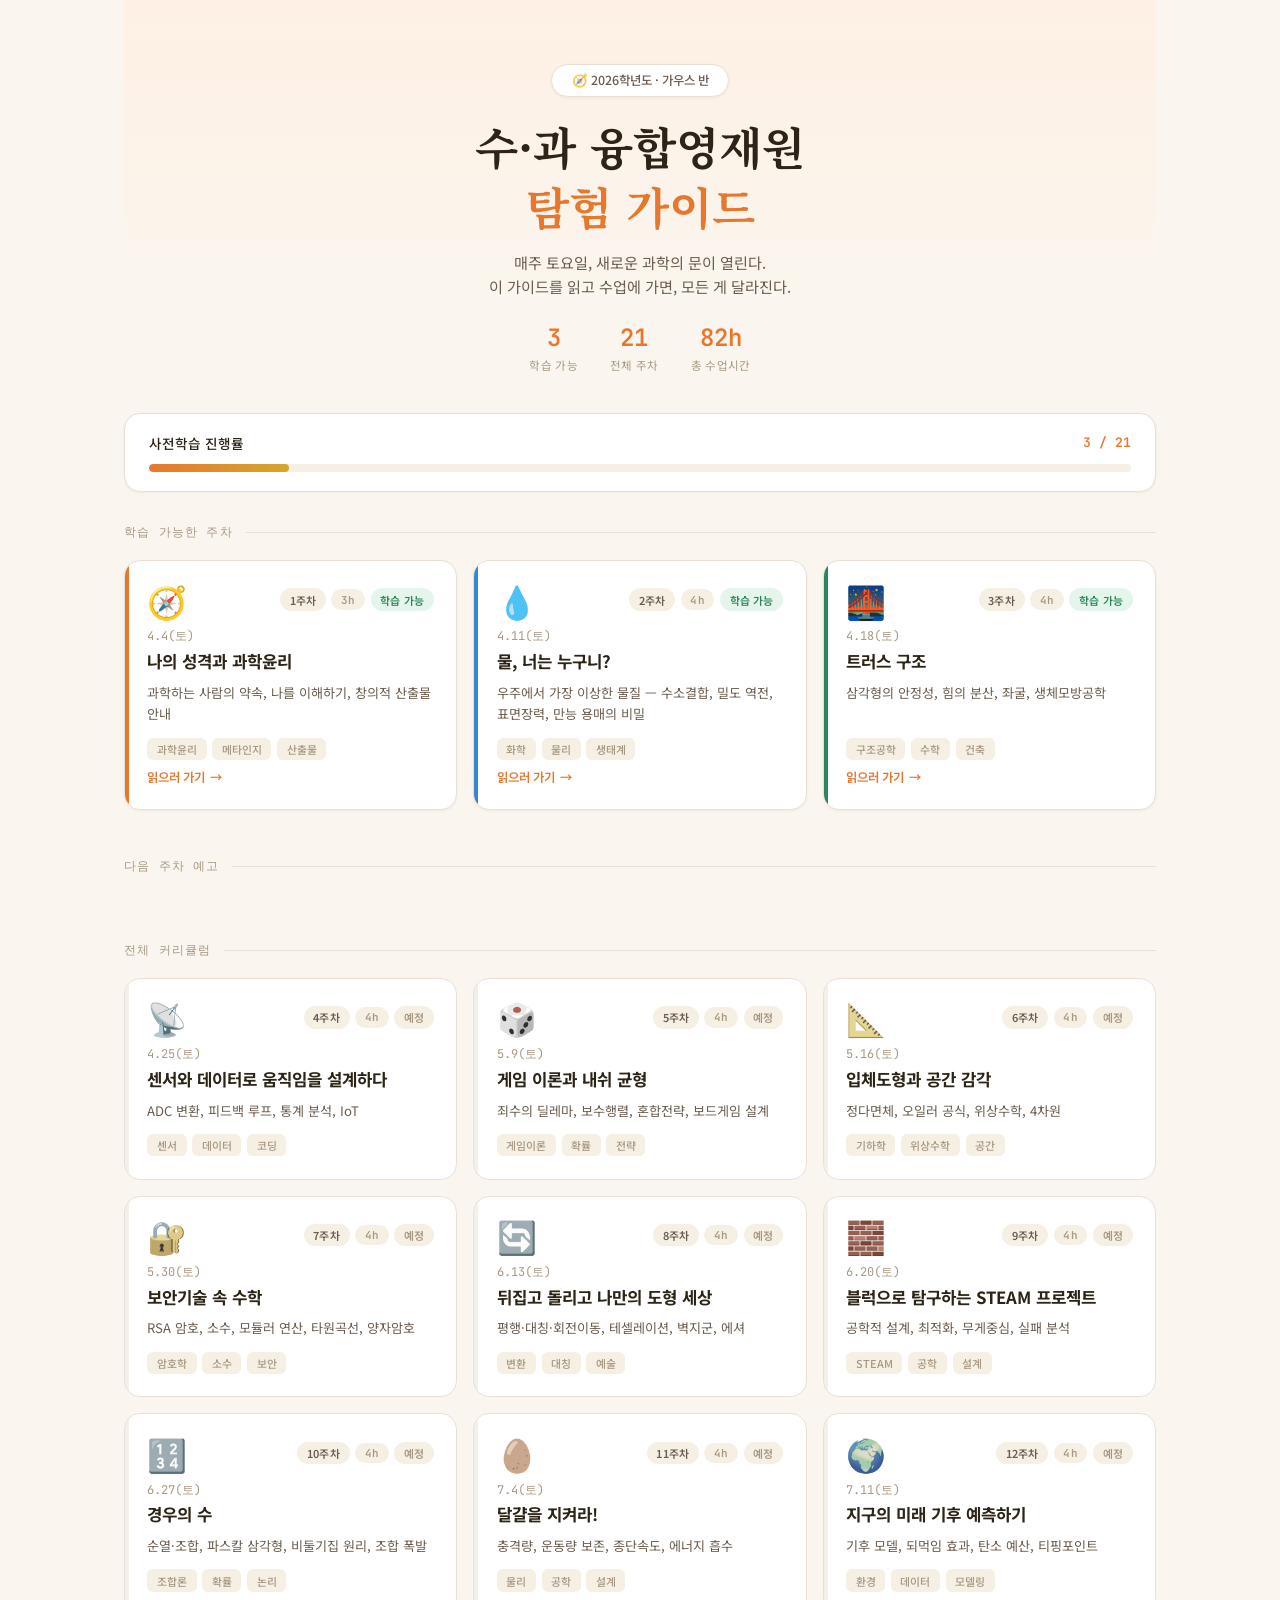
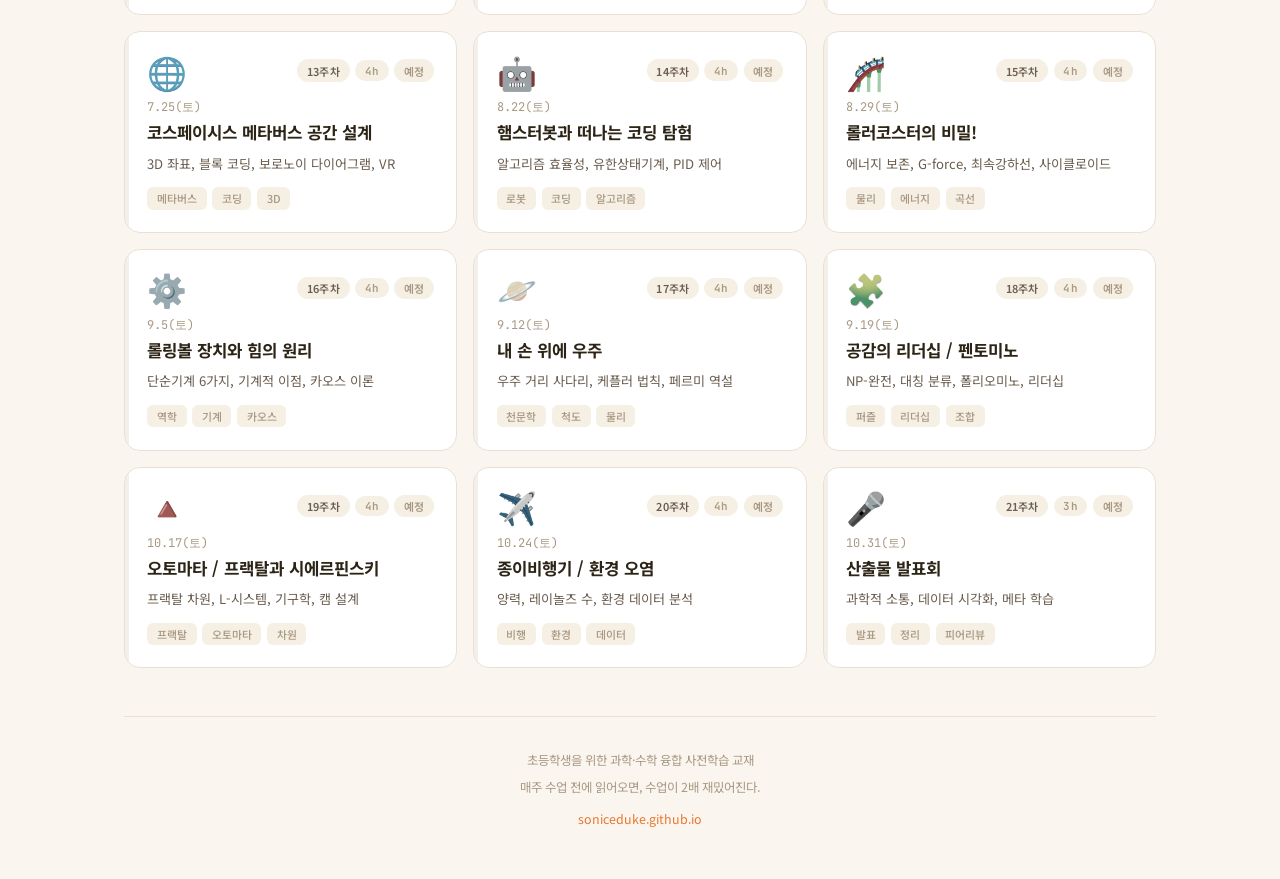
==== index.html @ 7abf1149 "Update index.html" ====
<!DOCTYPE html>
<html lang="ko">
<head>
<meta charset="UTF-8">
<meta name="viewport" content="width=device-width, initial-scale=1.0">
<title>2026 가우스 반 · 탐험 가이드</title>
<meta name="description" content="2026 수·과융합영재원 가우스 반 21주 커리큘럼 학습 가이드">
<link rel="icon" href="data:image/svg+xml,<svg xmlns='http://www.w3.org/2000/svg' viewBox='0 0 100 100'><text y='.9em' font-size='90'>🧭</text></svg>">
<link rel="preconnect" href="https://fonts.googleapis.com">
<link href="https://fonts.googleapis.com/css2?family=Noto+Sans+KR:wght@300;400;500;700;900&family=Noto+Serif+KR:wght@700&family=JetBrains+Mono:wght@400;600&display=swap" rel="stylesheet">
<style>
:root {
  --ink: #2c2416;
  --ink-light: #6b5d4f;
  --ink-faint: #a89882;
  --paper: #faf6ef;
  --paper-warm: #f5efe4;
  --card: #ffffff;
  --orange: #e8772e;
  --orange-soft: #fef0e4;
  --blue: #3a86c8;
  --blue-soft: #e8f2fc;
  --green: #2d8659;
  --green-soft: #e4f5ec;
  --purple: #7c5cbf;
  --purple-soft: #f0eafa;
  --coral: #e25b45;
  --coral-soft: #fce8e5;
  --gold: #d4a72c;
  --gold-soft: #fdf6de;
  --teal: #1a9b8a;
  --teal-soft: #e0f5f2;
  --border: #e8e0d4;
  --shadow-sm: 0 1px 3px rgba(44,36,22,0.06);
  --shadow: 0 4px 20px rgba(44,36,22,0.07);
  --shadow-lg: 0 12px 40px rgba(44,36,22,0.10);
  --radius: 16px;
  --radius-sm: 10px;
}

* { margin: 0; padding: 0; box-sizing: border-box; }

body {
  font-family: 'Noto Sans KR', sans-serif;
  background: var(--paper);
  color: var(--ink);
  -webkit-font-smoothing: antialiased;
  min-height: 100vh;
}

.container {
  max-width: 1080px;
  margin: 0 auto;
  padding: 0 1.5rem;
}

/* ── HERO ── */
.hero {
  text-align: center;
  padding: 4rem 1rem 2.5rem;
  position: relative;
}
.hero::before {
  content: '';
  position: absolute;
  top: 0; left: 0; right: 0;
  height: 320px;
  background: linear-gradient(180deg, var(--orange-soft) 0%, var(--paper) 100%);
  z-index: -1;
}
.hero-badge {
  display: inline-flex;
  align-items: center;
  gap: 0.4rem;
  background: var(--card);
  border: 1.5px solid var(--border);
  border-radius: 100px;
  padding: 0.4rem 1.2rem;
  font-size: 0.78rem;
  font-weight: 500;
  color: var(--ink-light);
  margin-bottom: 1.2rem;
  box-shadow: var(--shadow-sm);
}
.hero h1 {
  font-family: 'Noto Serif KR', serif;
  font-size: clamp(1.8rem, 4.5vw, 2.8rem);
  font-weight: 700;
  line-height: 1.35;
  color: var(--ink);
  margin-bottom: 0.8rem;
}
.hero h1 .accent { color: var(--orange); }
.subtitle {
  font-size: 0.95rem;
  color: var(--ink-light);
  font-weight: 400;
  line-height: 1.6;
  max-width: 480px;
  margin: 0 auto 1.5rem;
}
.hero-stats {
  display: flex;
  justify-content: center;
  gap: 2rem;
  flex-wrap: wrap;
}
.stat {
  display: flex;
  flex-direction: column;
  align-items: center;
  gap: 0.2rem;
}
.stat-num {
  font-family: 'JetBrains Mono', monospace;
  font-size: 1.5rem;
  font-weight: 600;
  color: var(--orange);
}
.stat-label {
  font-size: 0.72rem;
  color: var(--ink-faint);
  letter-spacing: 0.03em;
}

/* ── PROGRESS ── */
.progress-section {
  background: var(--card);
  border: 1px solid var(--border);
  border-radius: var(--radius);
  padding: 1.2rem 1.5rem;
  margin-bottom: 2rem;
  box-shadow: var(--shadow-sm);
}
.progress-header {
  display: flex;
  justify-content: space-between;
  align-items: center;
  margin-bottom: 0.7rem;
}
.progress-label {
  font-size: 0.85rem;
  font-weight: 500;
  color: var(--ink);
}
.progress-count {
  font-family: 'JetBrains Mono', monospace;
  font-size: 0.82rem;
  color: var(--orange);
  font-weight: 600;
}
.progress-bar {
  height: 8px;
  background: var(--paper-warm);
  border-radius: 4px;
  overflow: hidden;
}
.progress-fill {
  height: 100%;
  background: linear-gradient(90deg, var(--orange), var(--gold));
  border-radius: 4px;
  transition: width 1s cubic-bezier(0.22, 1, 0.36, 1);
}

/* ── SECTION LABEL ── */
.section-label {
  display: flex;
  align-items: center;
  gap: 0.8rem;
  margin-bottom: 1.2rem;
  font-size: 0.75rem;
  font-family: 'JetBrains Mono', monospace;
  text-transform: uppercase;
  letter-spacing: 0.1em;
  color: var(--ink-faint);
}
.section-label::after {
  content: '';
  flex: 1;
  height: 1px;
  background: var(--border);
}

/* ── WEEK CARDS ── */
.weeks-grid {
  display: grid;
  grid-template-columns: repeat(auto-fill, minmax(320px, 1fr));
  gap: 1rem;
  margin-bottom: 3rem;
}

.week-card {
  background: var(--card);
  border: 1.5px solid var(--border);
  border-radius: var(--radius);
  padding: 1.4rem;
  text-decoration: none;
  color: inherit;
  display: flex;
  flex-direction: column;
  transition: all 0.3s cubic-bezier(0.22, 1, 0.36, 1);
  position: relative;
  overflow: hidden;
}
.week-card::before {
  content: '';
  position: absolute;
  top: 0; left: 0;
  width: 4px; height: 100%;
  border-radius: 2px 0 0 2px;
  transition: opacity 0.3s;
}

/* Ready state */
.week-card.is-ready {
  cursor: pointer;
  box-shadow: var(--shadow-sm);
}
.week-card.is-ready:hover {
  transform: translateY(-4px);
  box-shadow: var(--shadow-lg);
  border-color: var(--orange);
}
.week-card.is-ready::before {
  background: var(--orange);
  opacity: 1;
}

/* Locked / Soon state */
.week-card.is-locked {
  opacity: 0.55;
}
.week-card.is-locked::before {
  background: var(--border);
  opacity: 0.5;
}
.week-card.is-soon {
  opacity: 0.7;
  box-shadow: var(--shadow-sm);
}
.week-card.is-soon::before {
  background: var(--blue);
  opacity: 0.6;
}

/* Card internals */
.card-top {
  display: flex;
  align-items: center;
  justify-content: space-between;
  margin-bottom: 0.8rem;
}
.card-emoji {
  font-size: 2rem;
  line-height: 1;
  filter: grayscale(0);
  transition: transform 0.3s;
}
.week-card.is-ready:hover .card-emoji {
  transform: scale(1.15) rotate(-5deg);
}
.week-card.is-locked .card-emoji {
  filter: grayscale(0.6);
}

.card-badges {
  display: flex;
  gap: 0.35rem;
  align-items: center;
  flex-wrap: wrap;
  justify-content: flex-end;
}
.badge {
  font-size: 0.68rem;
  font-weight: 600;
  padding: 0.2rem 0.6rem;
  border-radius: 100px;
  letter-spacing: 0.02em;
  white-space: nowrap;
}
.badge-week {
  background: var(--paper-warm);
  color: var(--ink-light);
}
.badge-hours {
  background: var(--paper-warm);
  color: var(--ink-faint);
  font-family: 'JetBrains Mono', monospace;
}
.badge-ready {
  background: var(--green-soft);
  color: var(--green);
}
.badge-soon {
  background: var(--blue-soft);
  color: var(--blue);
}
.badge-locked {
  background: var(--paper-warm);
  color: var(--ink-faint);
}

.card-date {
  font-size: 0.75rem;
  color: var(--ink-faint);
  margin-bottom: 0.3rem;
  font-family: 'JetBrains Mono', monospace;
}
.card-title {
  font-size: 1.05rem;
  font-weight: 700;
  line-height: 1.4;
  margin-bottom: 0.5rem;
  color: var(--ink);
}
.card-desc {
  font-size: 0.82rem;
  color: var(--ink-light);
  line-height: 1.65;
  margin-bottom: 0.8rem;
  flex: 1;
}
.card-tags {
  display: flex;
  gap: 0.35rem;
  flex-wrap: wrap;
}
.tag {
  font-size: 0.68rem;
  padding: 0.2rem 0.6rem;
  border-radius: 6px;
  background: var(--paper-warm);
  color: var(--ink-faint);
  font-weight: 500;
}

/* Color accents per card */
.week-card[data-color="orange"].is-ready::before { background: var(--orange); }
.week-card[data-color="blue"].is-ready::before { background: var(--blue); }
.week-card[data-color="green"].is-ready::before { background: var(--green); }
.week-card[data-color="purple"].is-ready::before { background: var(--purple); }
.week-card[data-color="coral"].is-ready::before { background: var(--coral); }
.week-card[data-color="teal"].is-ready::before { background: var(--teal); }
.week-card[data-color="gold"].is-ready::before { background: var(--gold); }

.week-card[data-color="orange"].is-ready:hover { border-color: var(--orange); }
.week-card[data-color="blue"].is-ready:hover { border-color: var(--blue); }
.week-card[data-color="green"].is-ready:hover { border-color: var(--green); }
.week-card[data-color="purple"].is-ready:hover { border-color: var(--purple); }
.week-card[data-color="coral"].is-ready:hover { border-color: var(--coral); }
.week-card[data-color="teal"].is-ready:hover { border-color: var(--teal); }
.week-card[data-color="gold"].is-ready:hover { border-color: var(--gold); }

/* Ready card glow on hover */
.card-go {
  display: none;
  align-items: center;
  gap: 0.3rem;
  font-size: 0.78rem;
  font-weight: 600;
  color: var(--orange);
  margin-top: 0.5rem;
}
.card-go::after {
  content: '→';
  transition: transform 0.2s;
}
.week-card.is-ready .card-go { display: flex; }
.week-card.is-ready:hover .card-go::after { transform: translateX(4px); }

/* ── FOOTER ── */
.site-footer {
  text-align: center;
  padding: 2rem 1rem 3rem;
  border-top: 1px solid var(--border);
  font-size: 0.78rem;
  color: var(--ink-faint);
  line-height: 1.8;
}
.site-footer a {
  color: var(--orange);
  text-decoration: none;
}

/* ── ENTRANCE ANIMATION ── */
@keyframes cardIn {
  from { opacity: 0; transform: translateY(16px); }
  to { opacity: 1; transform: translateY(0); }
}
.week-card {
  animation: cardIn 0.5s ease both;
}

/* ── RESPONSIVE ── */
@media (max-width: 700px) {
  .weeks-grid {
    grid-template-columns: 1fr;
  }
  .hero { padding: 3rem 0.5rem 2rem; }
  .hero-stats { gap: 1.2rem; }
  .stat-num { font-size: 1.3rem; }
}
</style>
</head>
<body>

<div class="container">

  <section class="hero">
    <div class="hero-badge">🧭 2026학년도 · 가우스 반</div>
    <h1>수·과 융합영재원<br><span class="accent">탐험 가이드</span></h1>
    <p class="subtitle">매주 토요일, 새로운 과학의 문이 열린다.<br>이 가이드를 읽고 수업에 가면, 모든 게 달라진다.</p>
    <div class="hero-stats">
      <div class="stat">
        <span class="stat-num" id="readyNum">0</span>
        <span class="stat-label">학습 가능</span>
      </div>
      <div class="stat">
        <span class="stat-num">21</span>
        <span class="stat-label">전체 주차</span>
      </div>
      <div class="stat">
        <span class="stat-num">82h</span>
        <span class="stat-label">총 수업시간</span>
      </div>
    </div>
  </section>

  <section class="progress-section">
    <div class="progress-header">
      <span class="progress-label">사전학습 진행률</span>
      <span class="progress-count" id="progressText">0 / 21</span>
    </div>
    <div class="progress-bar">
      <div class="progress-fill" id="progressFill"></div>
    </div>
  </section>

  <div class="section-label">학습 가능한 주차</div>
  <section class="weeks-grid" id="readyGrid"></section>

  <div class="section-label">다음 주차 예고</div>
  <section class="weeks-grid" id="soonGrid"></section>

  <div class="section-label">전체 커리큘럼</div>
  <section class="weeks-grid" id="lockedGrid"></section>

  <footer class="site-footer">
    <p>초등학생을 위한 과학·수학 융합 사전학습 교재</p>
    <p style="margin-top:4px">매주 수업 전에 읽어오면, 수업이 2배 재밌어진다.</p>
    <p style="margin-top:10px">
      <a href="https://soniceduke.github.io">soniceduke.github.io</a>
    </p>
  </footer>

</div>

<script>
const weeks = [
  { week:1,  date:"4.4(토)",   hours:3, emoji:"🧭", color:"orange", title:"나의 성격과 과학윤리", desc:"과학하는 사람의 약속, 나를 이해하기, 창의적 산출물 안내", tags:["과학윤리","메타인지","산출물"], status:"ready" },
  { week:2,  date:"4.11(토)",  hours:4, emoji:"💧", color:"blue",   title:"물, 너는 누구니?", desc:"우주에서 가장 이상한 물질 — 수소결합, 밀도 역전, 표면장력, 만능 용매의 비밀", tags:["화학","물리","생태계"], status:"ready" },
  { week:3,  date:"4.18(토)",  hours:4, emoji:"🌉", color:"green",  title:"트러스 구조", desc:"삼각형의 안정성, 힘의 분산, 좌굴, 생체모방공학", tags:["구조공학","수학","건축"], status:"ready" },
  { week:4,  date:"4.25(토)",  hours:4, emoji:"📡", color:"teal",   title:"센서와 데이터로 움직임을 설계하다", desc:"ADC 변환, 피드백 루프, 통계 분석, IoT", tags:["센서","데이터","코딩"], status:"locked" },
  { week:5,  date:"5.9(토)",   hours:4, emoji:"🎲", color:"purple", title:"게임 이론과 내쉬 균형", desc:"죄수의 딜레마, 보수행렬, 혼합전략, 보드게임 설계", tags:["게임이론","확률","전략"], status:"locked" },
  { week:6,  date:"5.16(토)",  hours:4, emoji:"📐", color:"coral",  title:"입체도형과 공간 감각", desc:"정다면체, 오일러 공식, 위상수학, 4차원", tags:["기하학","위상수학","공간"], status:"locked" },
  { week:7,  date:"5.30(토)",  hours:4, emoji:"🔐", color:"gold",   title:"보안기술 속 수학", desc:"RSA 암호, 소수, 모듈러 연산, 타원곡선, 양자암호", tags:["암호학","소수","보안"], status:"locked" },
  { week:8,  date:"6.13(토)",  hours:4, emoji:"🔄", color:"blue",   title:"뒤집고 돌리고 나만의 도형 세상", desc:"평행·대칭·회전이동, 테셀레이션, 벽지군, 에셔", tags:["변환","대칭","예술"], status:"locked" },
  { week:9,  date:"6.20(토)",  hours:4, emoji:"🧱", color:"orange", title:"블럭으로 탐구하는 STEAM 프로젝트", desc:"공학적 설계, 최적화, 무게중심, 실패 분석", tags:["STEAM","공학","설계"], status:"locked" },
  { week:10, date:"6.27(토)",  hours:4, emoji:"🔢", color:"purple", title:"경우의 수", desc:"순열·조합, 파스칼 삼각형, 비둘기집 원리, 조합 폭발", tags:["조합론","확률","논리"], status:"locked" },
  { week:11, date:"7.4(토)",   hours:4, emoji:"🥚", color:"coral",  title:"달걀을 지켜라!", desc:"충격량, 운동량 보존, 종단속도, 에너지 흡수", tags:["물리","공학","설계"], status:"locked" },
  { week:12, date:"7.11(토)",  hours:4, emoji:"🌍", color:"green",  title:"지구의 미래 기후 예측하기", desc:"기후 모델, 되먹임 효과, 탄소 예산, 티핑포인트", tags:["환경","데이터","모델링"], status:"locked" },
  { week:13, date:"7.25(토)",  hours:4, emoji:"🌐", color:"teal",   title:"코스페이시스 메타버스 공간 설계", desc:"3D 좌표, 블록 코딩, 보로노이 다이어그램, VR", tags:["메타버스","코딩","3D"], status:"locked" },
  { week:14, date:"8.22(토)",  hours:4, emoji:"🤖", color:"blue",   title:"햄스터봇과 떠나는 코딩 탐험", desc:"알고리즘 효율성, 유한상태기계, PID 제어", tags:["로봇","코딩","알고리즘"], status:"locked" },
  { week:15, date:"8.29(토)",  hours:4, emoji:"🎢", color:"coral",  title:"롤러코스터의 비밀!", desc:"에너지 보존, G-force, 최속강하선, 사이클로이드", tags:["물리","에너지","곡선"], status:"locked" },
  { week:16, date:"9.5(토)",   hours:4, emoji:"⚙️", color:"gold",   title:"롤링볼 장치와 힘의 원리", desc:"단순기계 6가지, 기계적 이점, 카오스 이론", tags:["역학","기계","카오스"], status:"locked" },
  { week:17, date:"9.12(토)",  hours:4, emoji:"🪐", color:"purple", title:"내 손 위에 우주", desc:"우주 거리 사다리, 케플러 법칙, 페르미 역설", tags:["천문학","척도","물리"], status:"locked" },
  { week:18, date:"9.19(토)",  hours:4, emoji:"🧩", color:"teal",   title:"공감의 리더십 / 펜토미노", desc:"NP-완전, 대칭 분류, 폴리오미노, 리더십", tags:["퍼즐","리더십","조합"], status:"locked" },
  { week:19, date:"10.17(토)", hours:4, emoji:"🔺", color:"orange", title:"오토마타 / 프랙탈과 시에르핀스키", desc:"프랙탈 차원, L-시스템, 기구학, 캠 설계", tags:["프랙탈","오토마타","차원"], status:"locked" },
  { week:20, date:"10.24(토)", hours:4, emoji:"✈️", color:"green",  title:"종이비행기 / 환경 오염", desc:"양력, 레이놀즈 수, 환경 데이터 분석", tags:["비행","환경","데이터"], status:"locked" },
  { week:21, date:"10.31(토)", hours:3, emoji:"🎤", color:"coral",  title:"산출물 발표회", desc:"과학적 소통, 데이터 시각화, 메타 학습", tags:["발표","정리","피어리뷰"], status:"locked" }
];

function statusBadge(s) {
  if (s === 'ready') return { text:'학습 가능', cls:'badge-ready' };
  if (s === 'soon')  return { text:'다음 주차', cls:'badge-soon' };
  return { text:'예정', cls:'badge-locked' };
}

function makeCard(w, delay) {
  const st = statusBadge(w.status);
  const isReady = w.status === 'ready';
  const el = document.createElement(isReady ? 'a' : 'div');

  if (isReady) el.href = `lectures/week-${String(w.week).padStart(2,'0')}.html`;

  el.className = `week-card ${isReady ? 'is-ready' : w.status === 'soon' ? 'is-soon' : 'is-locked'}`;
  el.dataset.color = w.color;
  el.style.animationDelay = `${delay * 0.06}s`;

  el.innerHTML = `
    <div class="card-top">
      <span class="card-emoji">${w.emoji}</span>
      <div class="card-badges">
        <span class="badge badge-week">${w.week}주차</span>
        <span class="badge badge-hours">${w.hours}h</span>
        <span class="badge ${st.cls}">${st.text}</span>
      </div>
    </div>
    <div class="card-date">${w.date}</div>
    <div class="card-title">${w.title}</div>
    <div class="card-desc">${w.desc}</div>
    <div class="card-tags">
      ${w.tags.map(t => `<span class="tag">${t}</span>`).join('')}
    </div>
    <div class="card-go">읽으러 가기</div>
  `;
  return el;
}

function render() {
  const readyGrid = document.getElementById('readyGrid');
  const soonGrid = document.getElementById('soonGrid');
  const lockedGrid = document.getElementById('lockedGrid');
  let readyCount = 0;
  let di = 0;

  weeks.forEach(w => {
    if (w.status === 'ready') {
      readyCount++;
      readyGrid.appendChild(makeCard(w, di++));
    } else if (w.status === 'soon') {
      soonGrid.appendChild(makeCard(w, di++));
    } else {
      lockedGrid.appendChild(makeCard(w, di++));
    }
  });

  document.getElementById('readyNum').textContent = readyCount;
  document.getElementById('progressText').textContent = `${readyCount} / ${weeks.length}`;
  document.getElementById('progressFill').style.width = `${(readyCount / weeks.length) * 100}%`;
}

render();
</script>
</body>
</html>
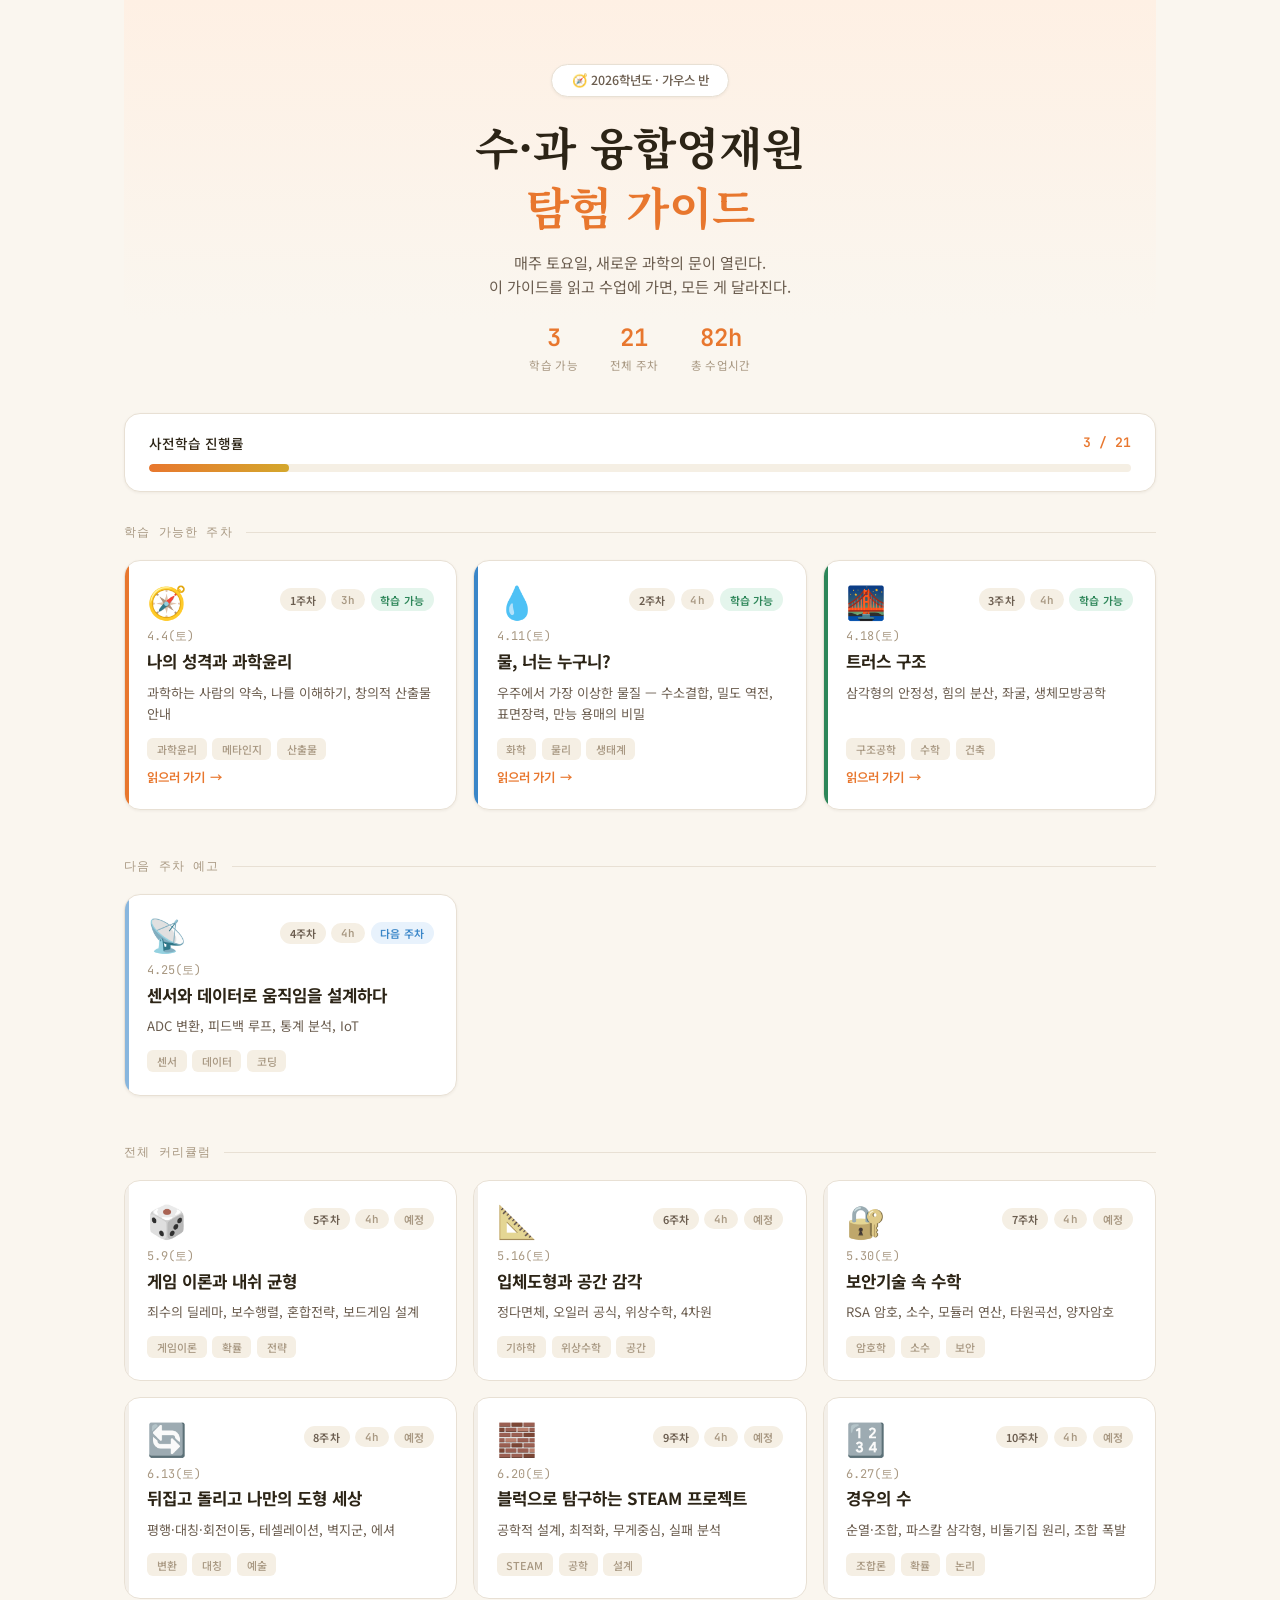
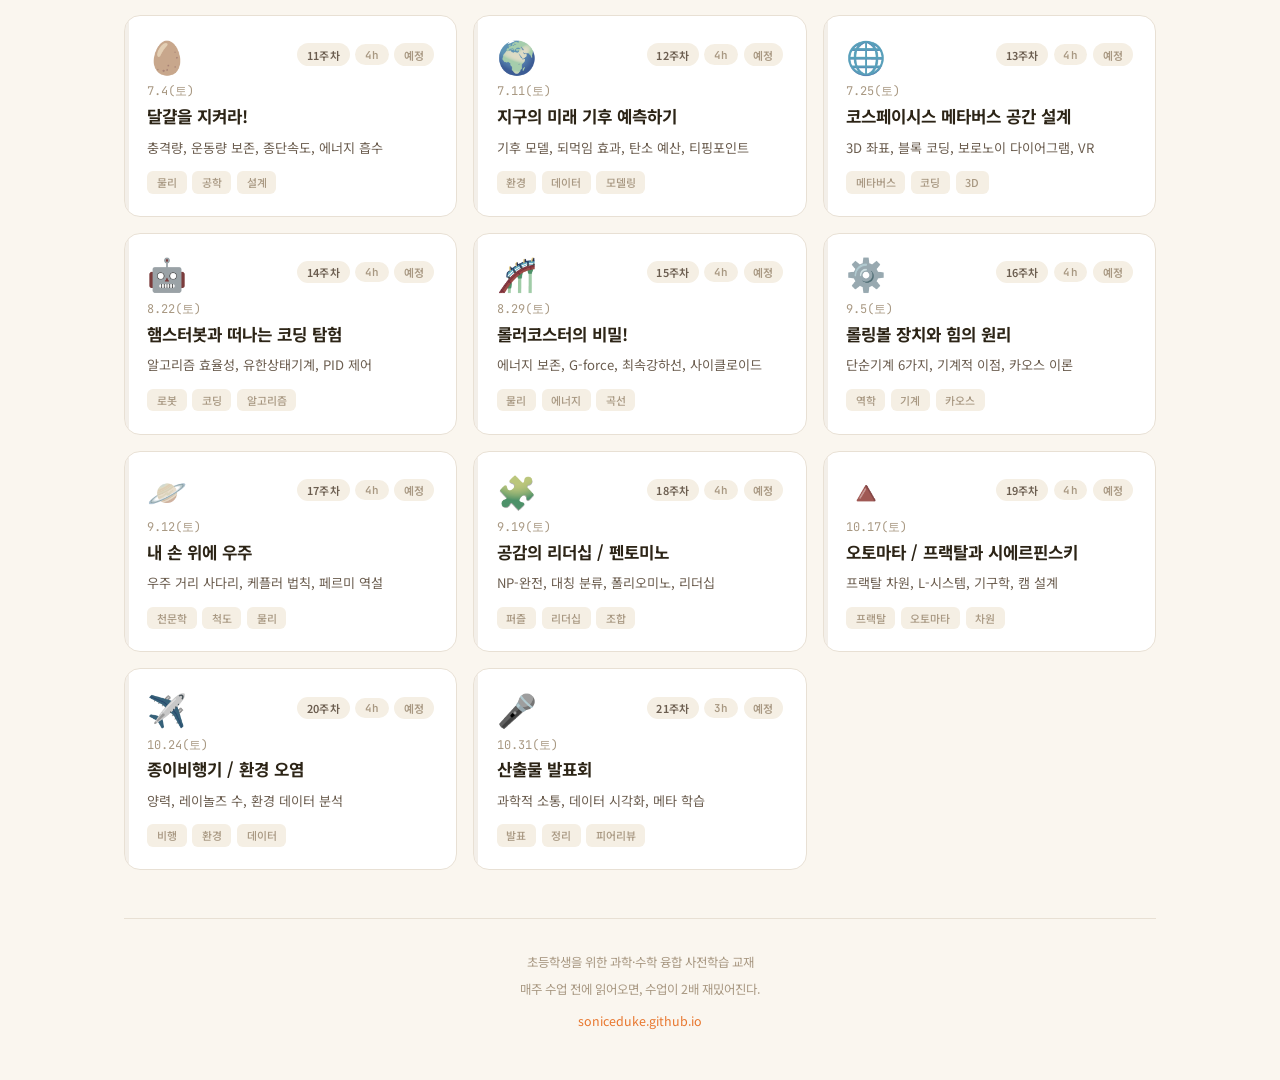
==== commit 26aa870c: "Update index.html" ====
--- a/index.html
+++ b/index.html
@@ -460,7 +460,7 @@
   { week:1,  date:"4.4(토)",   hours:3, emoji:"🧭", color:"orange", title:"나의 성격과 과학윤리", desc:"과학하는 사람의 약속, 나를 이해하기, 창의적 산출물 안내", tags:["과학윤리","메타인지","산출물"], status:"ready" },
   { week:2,  date:"4.11(토)",  hours:4, emoji:"💧", color:"blue",   title:"물, 너는 누구니?", desc:"우주에서 가장 이상한 물질 — 수소결합, 밀도 역전, 표면장력, 만능 용매의 비밀", tags:["화학","물리","생태계"], status:"ready" },
   { week:3,  date:"4.18(토)",  hours:4, emoji:"🌉", color:"green",  title:"트러스 구조", desc:"삼각형의 안정성, 힘의 분산, 좌굴, 생체모방공학", tags:["구조공학","수학","건축"], status:"ready" },
-  { week:4,  date:"4.25(토)",  hours:4, emoji:"📡", color:"teal",   title:"센서와 데이터로 움직임을 설계하다", desc:"ADC 변환, 피드백 루프, 통계 분석, IoT", tags:["센서","데이터","코딩"], status:"locked" },
+  { week:4,  date:"4.25(토)",  hours:4, emoji:"📡", color:"teal",   title:"센서와 데이터로 움직임을 설계하다", desc:"ADC 변환, 피드백 루프, 통계 분석, IoT", tags:["센서","데이터","코딩"], status:"soon" },
   { week:5,  date:"5.9(토)",   hours:4, emoji:"🎲", color:"purple", title:"게임 이론과 내쉬 균형", desc:"죄수의 딜레마, 보수행렬, 혼합전략, 보드게임 설계", tags:["게임이론","확률","전략"], status:"locked" },
   { week:6,  date:"5.16(토)",  hours:4, emoji:"📐", color:"coral",  title:"입체도형과 공간 감각", desc:"정다면체, 오일러 공식, 위상수학, 4차원", tags:["기하학","위상수학","공간"], status:"locked" },
   { week:7,  date:"5.30(토)",  hours:4, emoji:"🔐", color:"gold",   title:"보안기술 속 수학", desc:"RSA 암호, 소수, 모듈러 연산, 타원곡선, 양자암호", tags:["암호학","소수","보안"], status:"locked" },
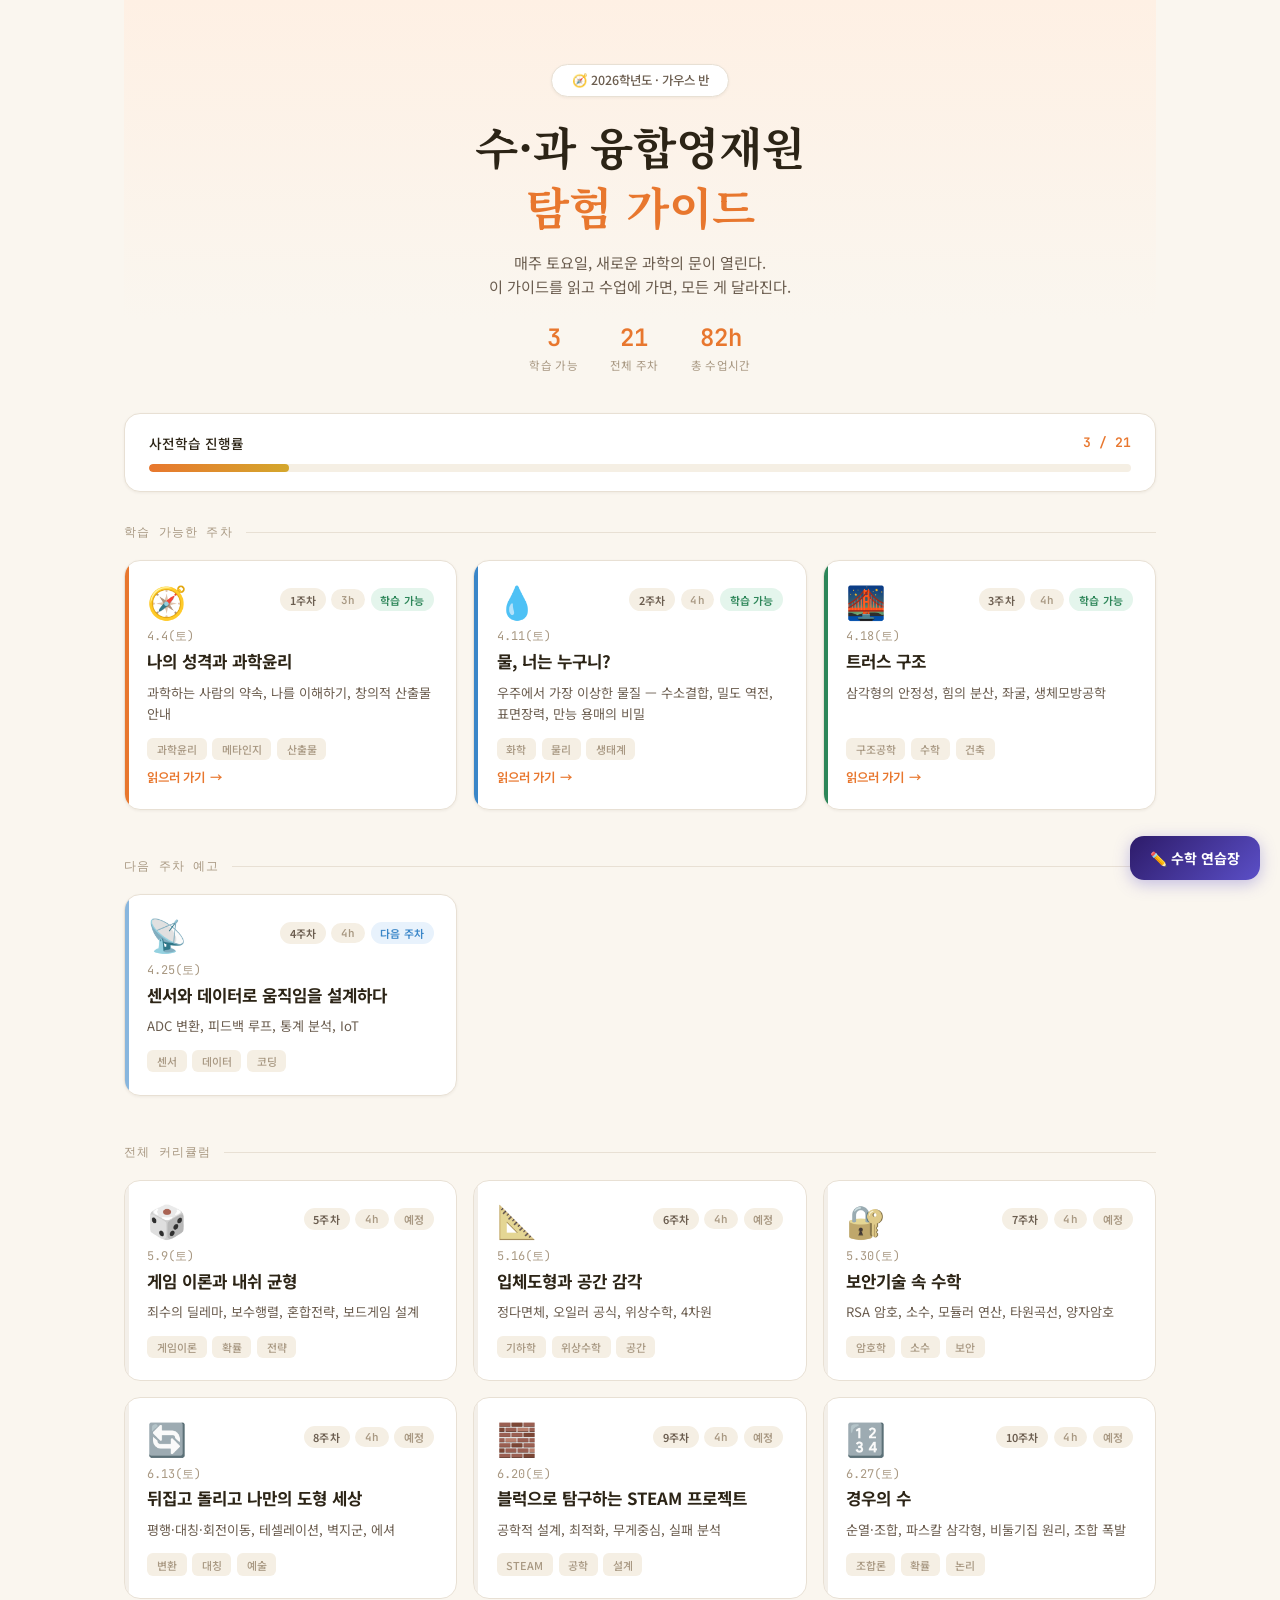
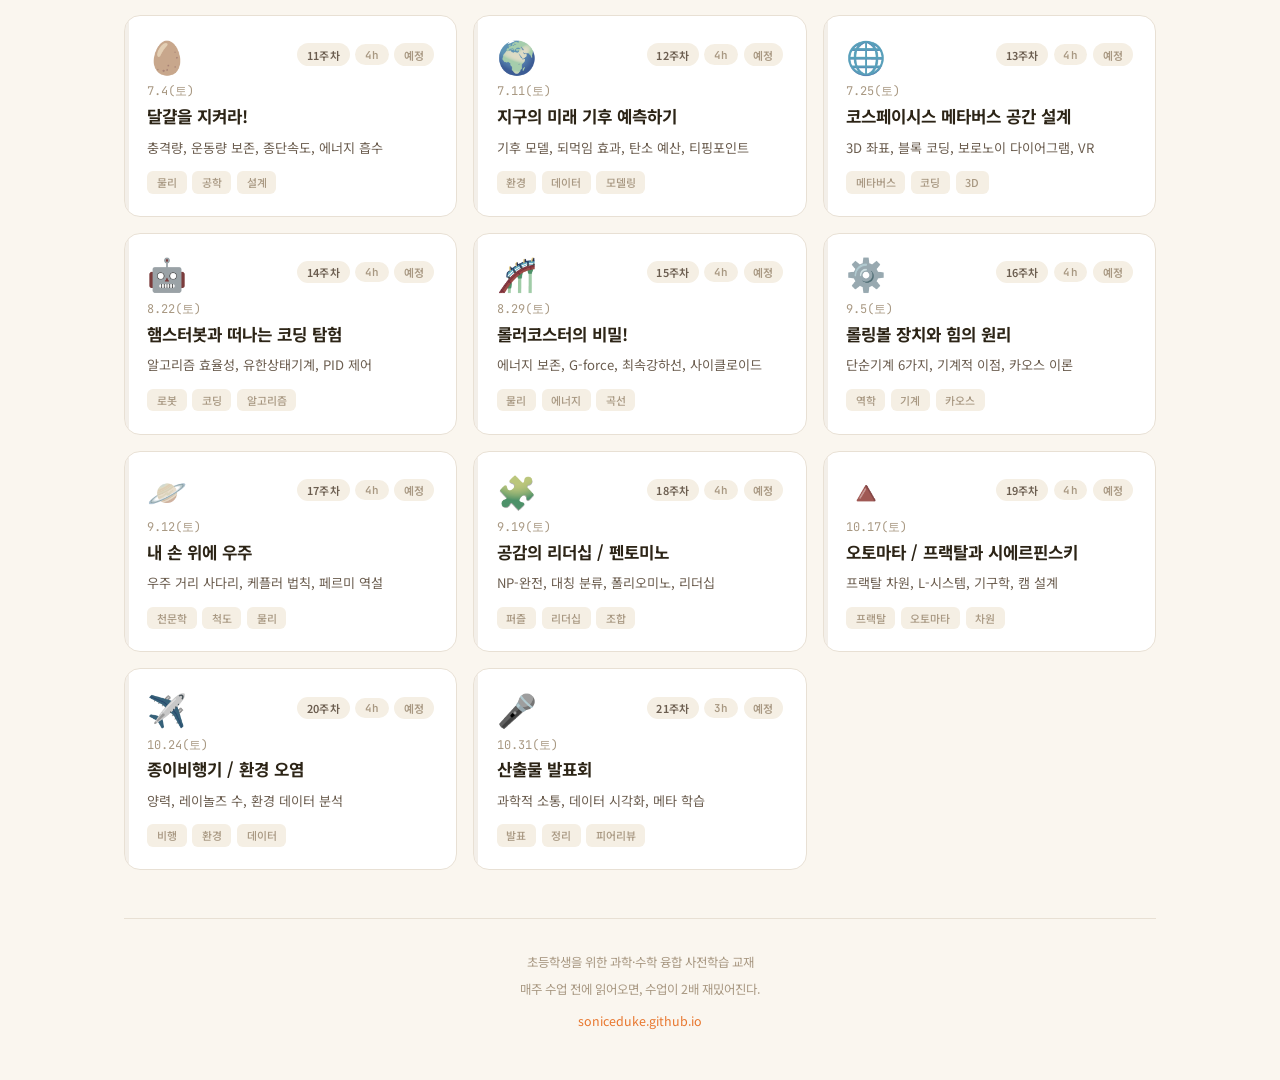
==== commit 26512635: "Update index.html" ====
--- a/index.html
+++ b/index.html
@@ -542,5 +542,11 @@
 
 render();
 </script>
+  <!-- 수학 연습장 바로가기 -->
+<div style="position:fixed;bottom:20px;right:20px;z-index:9999;">
+  <a href="math/" style="display:flex;align-items:center;gap:8px;background:linear-gradient(135deg,#2D1B69,#5B4FC7);color:#fff;text-decoration:none;padding:12px 20px;border-radius:14px;font-family:'Noto Sans KR',sans-serif;font-size:14px;font-weight:700;box-shadow:0 4px 16px rgba(91,79,199,0.35);transition:transform 0.2s,box-shadow 0.2s;" onmouseover="this.style.transform='translateY(-2px)';this.style.boxShadow='0 6px 24px rgba(91,79,199,0.45)'" onmouseout="this.style.transform='none';this.style.boxShadow='0 4px 16px rgba(91,79,199,0.35)'">
+    ✏️ 수학 연습장
+  </a>
+</div>
 </body>
 </html>
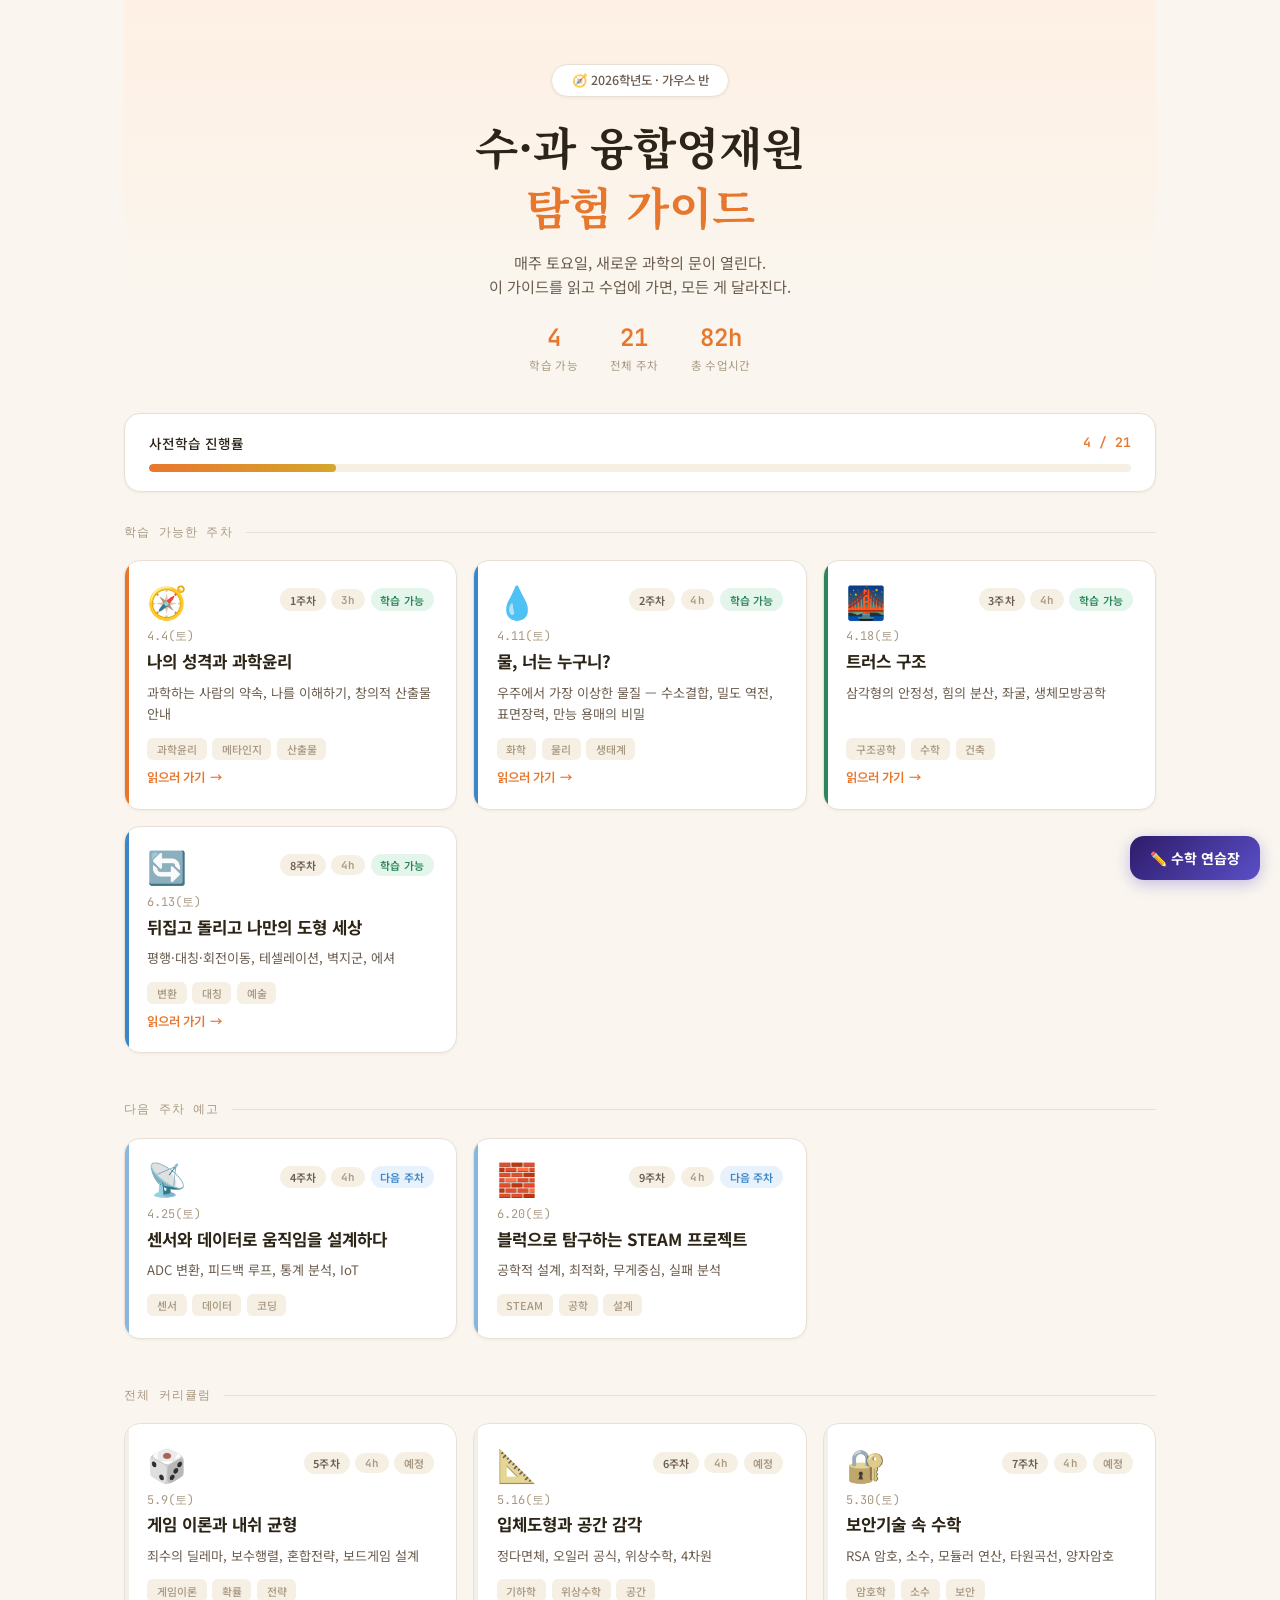
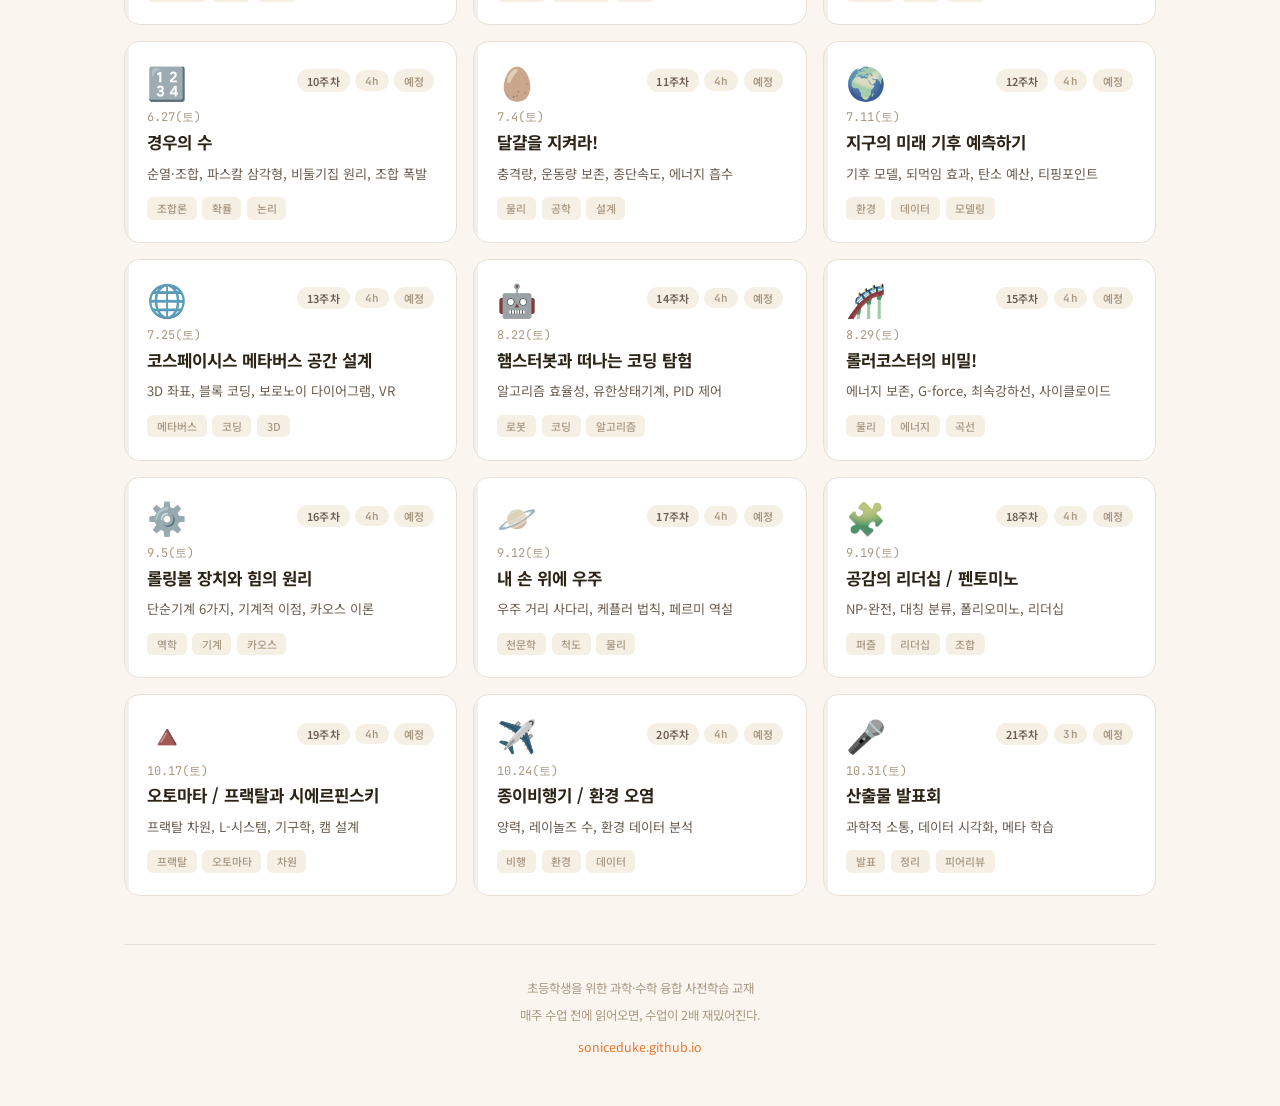
==== commit 64039c95: "Update index.html" ====
--- a/index.html
+++ b/index.html
@@ -464,8 +464,8 @@
   { week:5,  date:"5.9(토)",   hours:4, emoji:"🎲", color:"purple", title:"게임 이론과 내쉬 균형", desc:"죄수의 딜레마, 보수행렬, 혼합전략, 보드게임 설계", tags:["게임이론","확률","전략"], status:"locked" },
   { week:6,  date:"5.16(토)",  hours:4, emoji:"📐", color:"coral",  title:"입체도형과 공간 감각", desc:"정다면체, 오일러 공식, 위상수학, 4차원", tags:["기하학","위상수학","공간"], status:"locked" },
   { week:7,  date:"5.30(토)",  hours:4, emoji:"🔐", color:"gold",   title:"보안기술 속 수학", desc:"RSA 암호, 소수, 모듈러 연산, 타원곡선, 양자암호", tags:["암호학","소수","보안"], status:"locked" },
-  { week:8,  date:"6.13(토)",  hours:4, emoji:"🔄", color:"blue",   title:"뒤집고 돌리고 나만의 도형 세상", desc:"평행·대칭·회전이동, 테셀레이션, 벽지군, 에셔", tags:["변환","대칭","예술"], status:"locked" },
-  { week:9,  date:"6.20(토)",  hours:4, emoji:"🧱", color:"orange", title:"블럭으로 탐구하는 STEAM 프로젝트", desc:"공학적 설계, 최적화, 무게중심, 실패 분석", tags:["STEAM","공학","설계"], status:"locked" },
+  { week:8,  date:"6.13(토)",  hours:4, emoji:"🔄", color:"blue",   title:"뒤집고 돌리고 나만의 도형 세상", desc:"평행·대칭·회전이동, 테셀레이션, 벽지군, 에셔", tags:["변환","대칭","예술"], status:"ready" },
+  { week:9,  date:"6.20(토)",  hours:4, emoji:"🧱", color:"orange", title:"블럭으로 탐구하는 STEAM 프로젝트", desc:"공학적 설계, 최적화, 무게중심, 실패 분석", tags:["STEAM","공학","설계"], status:"soon" },
   { week:10, date:"6.27(토)",  hours:4, emoji:"🔢", color:"purple", title:"경우의 수", desc:"순열·조합, 파스칼 삼각형, 비둘기집 원리, 조합 폭발", tags:["조합론","확률","논리"], status:"locked" },
   { week:11, date:"7.4(토)",   hours:4, emoji:"🥚", color:"coral",  title:"달걀을 지켜라!", desc:"충격량, 운동량 보존, 종단속도, 에너지 흡수", tags:["물리","공학","설계"], status:"locked" },
   { week:12, date:"7.11(토)",  hours:4, emoji:"🌍", color:"green",  title:"지구의 미래 기후 예측하기", desc:"기후 모델, 되먹임 효과, 탄소 예산, 티핑포인트", tags:["환경","데이터","모델링"], status:"locked" },
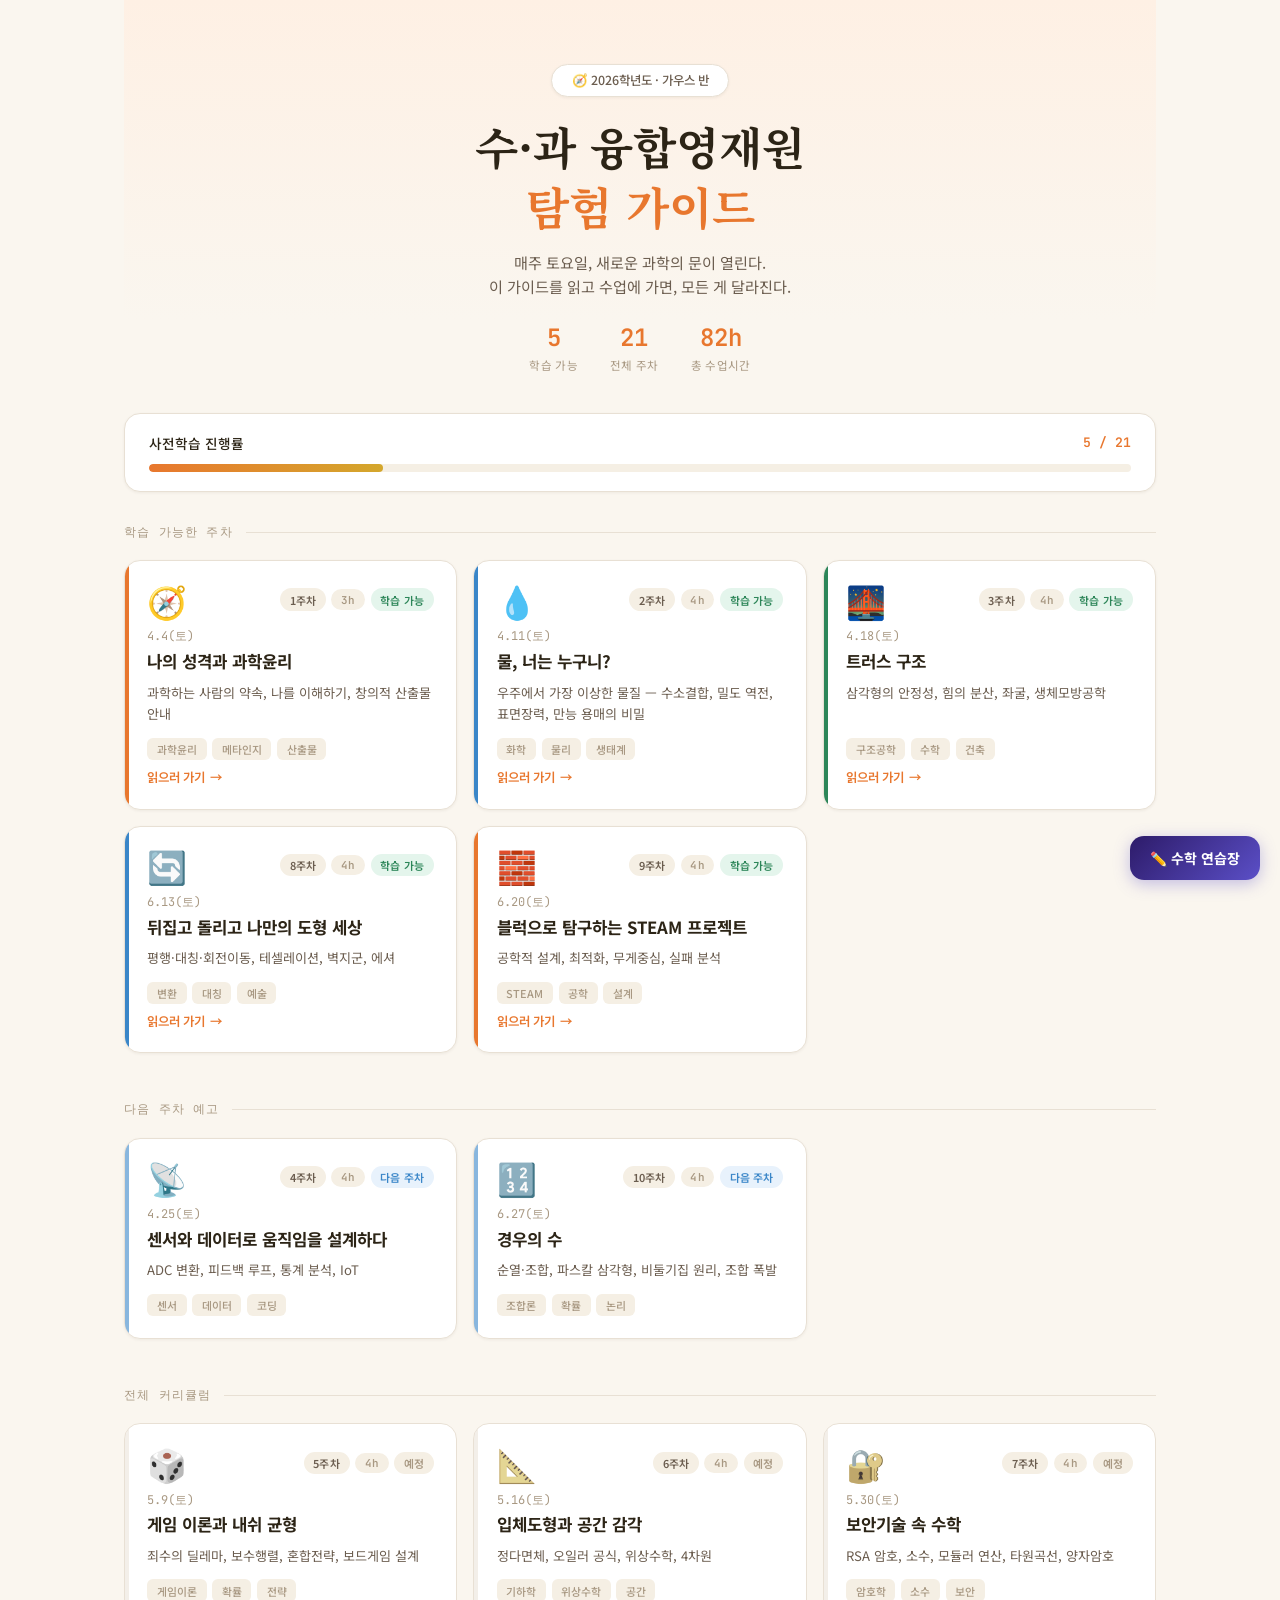
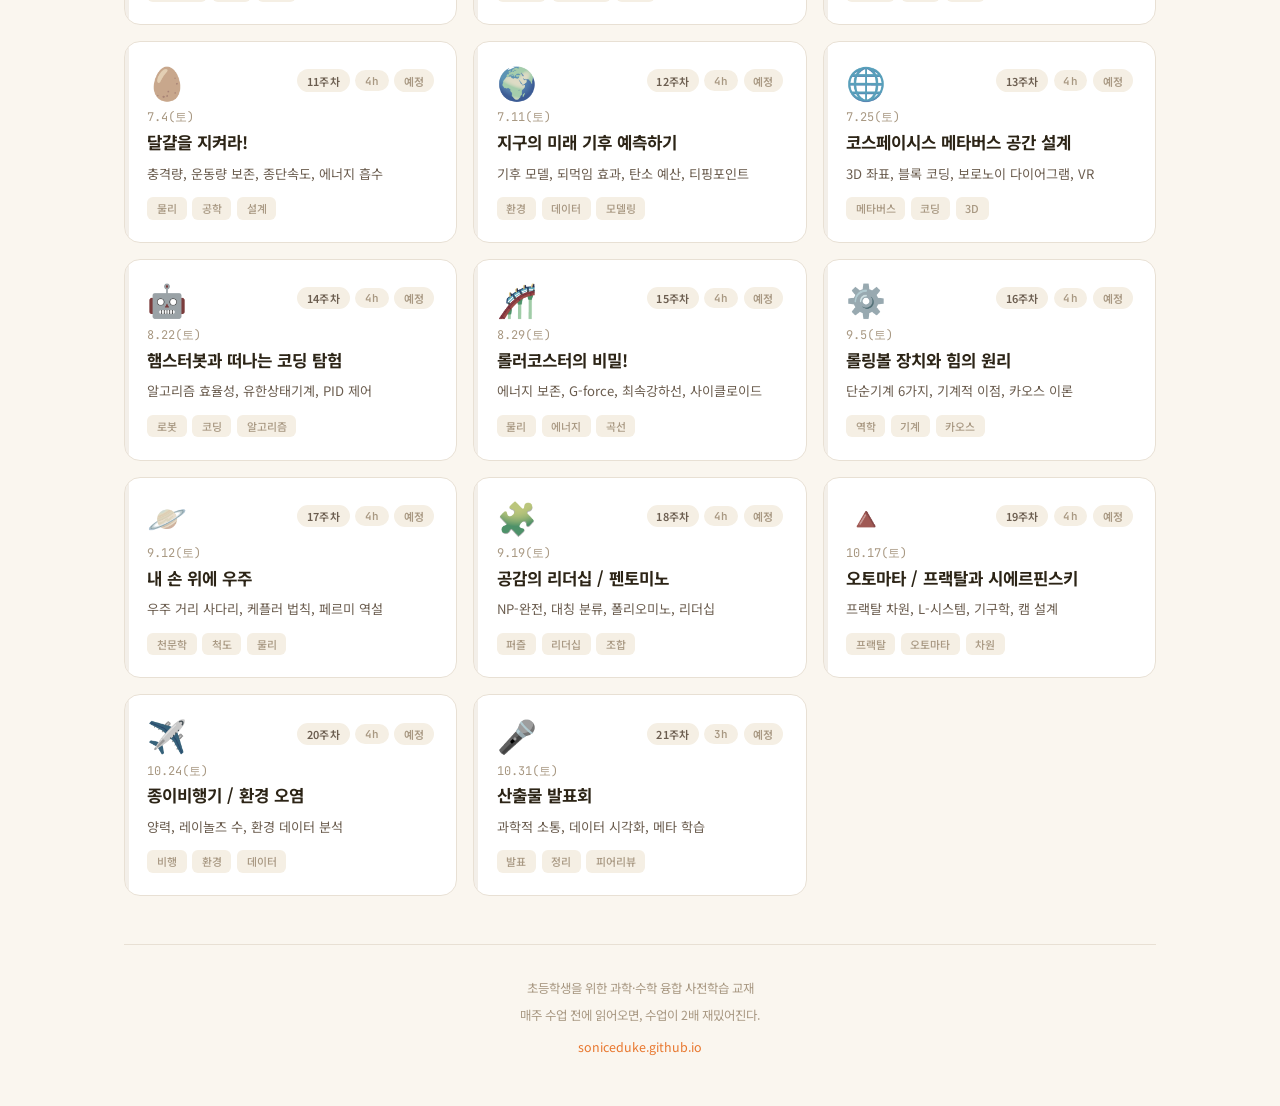
==== commit 0a5c2d8b: "Update index.html" ====
--- a/index.html
+++ b/index.html
@@ -465,8 +465,8 @@
   { week:6,  date:"5.16(토)",  hours:4, emoji:"📐", color:"coral",  title:"입체도형과 공간 감각", desc:"정다면체, 오일러 공식, 위상수학, 4차원", tags:["기하학","위상수학","공간"], status:"locked" },
   { week:7,  date:"5.30(토)",  hours:4, emoji:"🔐", color:"gold",   title:"보안기술 속 수학", desc:"RSA 암호, 소수, 모듈러 연산, 타원곡선, 양자암호", tags:["암호학","소수","보안"], status:"locked" },
   { week:8,  date:"6.13(토)",  hours:4, emoji:"🔄", color:"blue",   title:"뒤집고 돌리고 나만의 도형 세상", desc:"평행·대칭·회전이동, 테셀레이션, 벽지군, 에셔", tags:["변환","대칭","예술"], status:"ready" },
-  { week:9,  date:"6.20(토)",  hours:4, emoji:"🧱", color:"orange", title:"블럭으로 탐구하는 STEAM 프로젝트", desc:"공학적 설계, 최적화, 무게중심, 실패 분석", tags:["STEAM","공학","설계"], status:"soon" },
-  { week:10, date:"6.27(토)",  hours:4, emoji:"🔢", color:"purple", title:"경우의 수", desc:"순열·조합, 파스칼 삼각형, 비둘기집 원리, 조합 폭발", tags:["조합론","확률","논리"], status:"locked" },
+  { week:9,  date:"6.20(토)",  hours:4, emoji:"🧱", color:"orange", title:"블럭으로 탐구하는 STEAM 프로젝트", desc:"공학적 설계, 최적화, 무게중심, 실패 분석", tags:["STEAM","공학","설계"], status:"ready" },
+  { week:10, date:"6.27(토)",  hours:4, emoji:"🔢", color:"purple", title:"경우의 수", desc:"순열·조합, 파스칼 삼각형, 비둘기집 원리, 조합 폭발", tags:["조합론","확률","논리"], status:"soon" },
   { week:11, date:"7.4(토)",   hours:4, emoji:"🥚", color:"coral",  title:"달걀을 지켜라!", desc:"충격량, 운동량 보존, 종단속도, 에너지 흡수", tags:["물리","공학","설계"], status:"locked" },
   { week:12, date:"7.11(토)",  hours:4, emoji:"🌍", color:"green",  title:"지구의 미래 기후 예측하기", desc:"기후 모델, 되먹임 효과, 탄소 예산, 티핑포인트", tags:["환경","데이터","모델링"], status:"locked" },
   { week:13, date:"7.25(토)",  hours:4, emoji:"🌐", color:"teal",   title:"코스페이시스 메타버스 공간 설계", desc:"3D 좌표, 블록 코딩, 보로노이 다이어그램, VR", tags:["메타버스","코딩","3D"], status:"locked" },
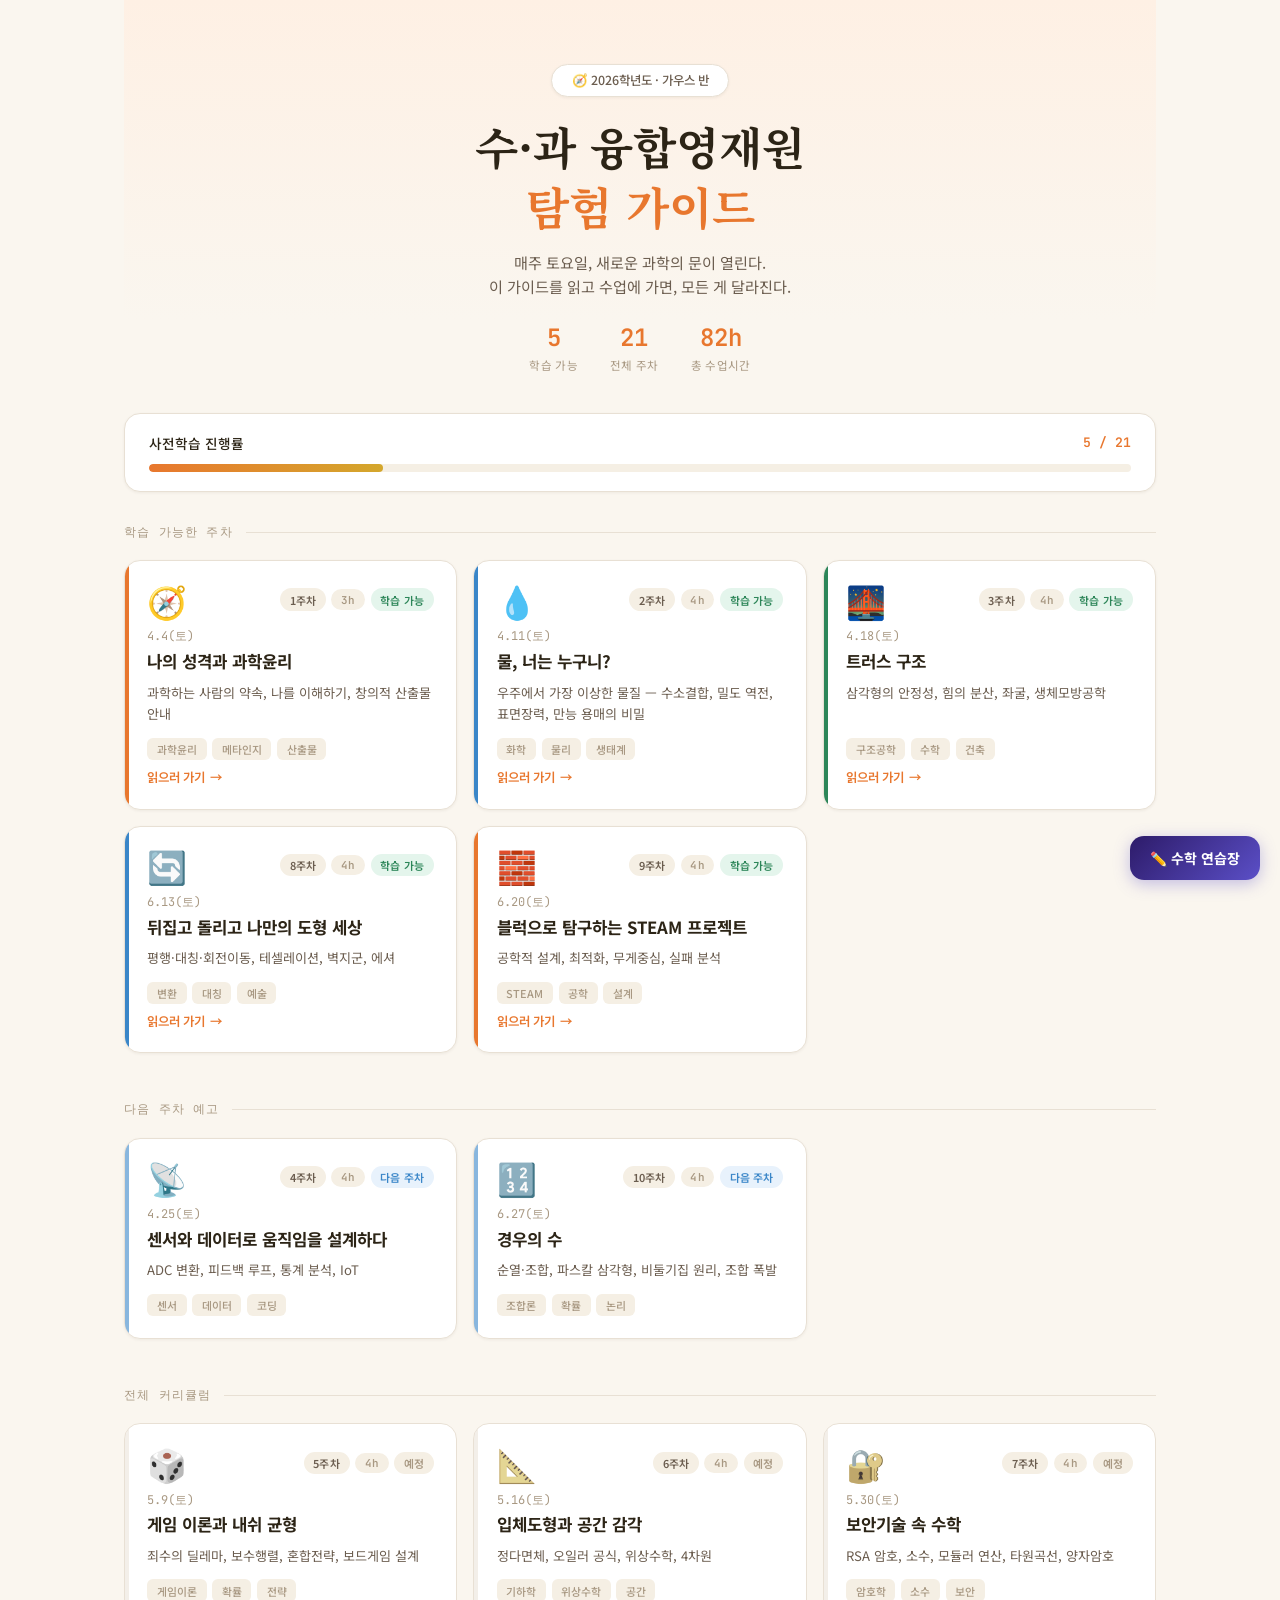
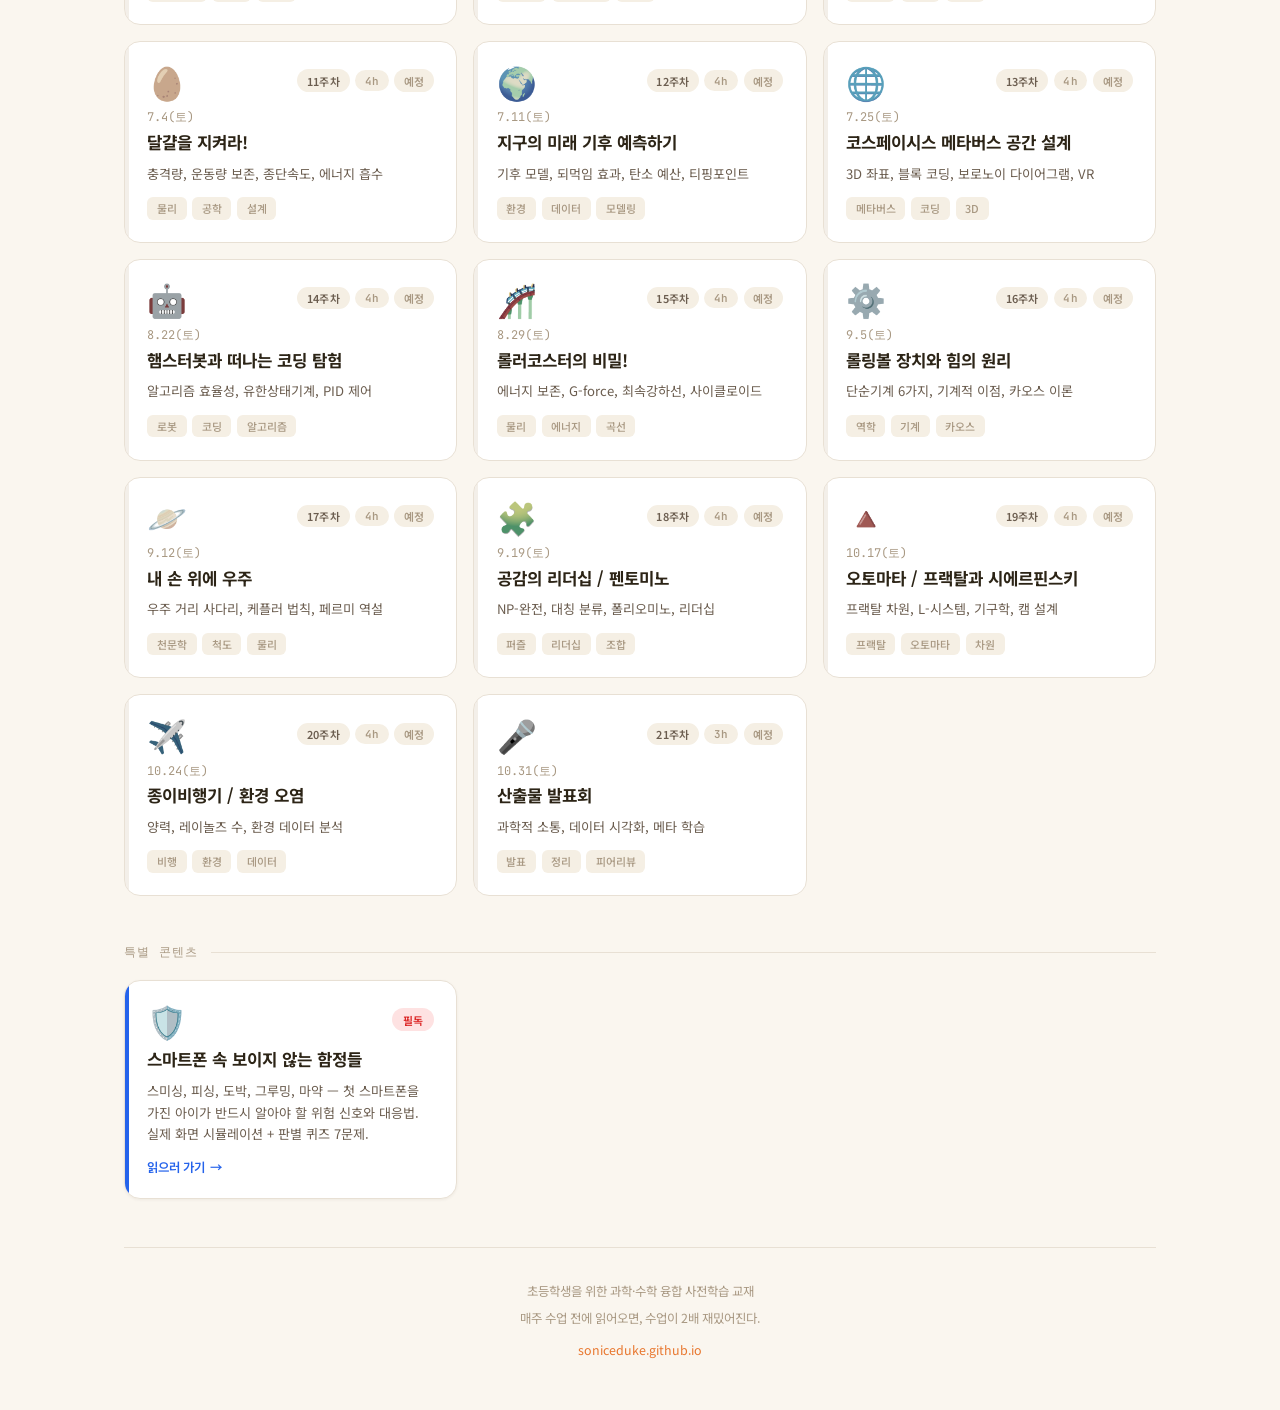
==== commit 28be3bbb: "Update index.html" ====
--- a/index.html
+++ b/index.html
@@ -54,7 +54,6 @@
   padding: 0 1.5rem;
 }
 
-/* ── HERO ── */
 .hero {
   text-align: center;
   padding: 4rem 1rem 2.5rem;
@@ -123,7 +122,6 @@
   letter-spacing: 0.03em;
 }
 
-/* ── PROGRESS ── */
 .progress-section {
   background: var(--card);
   border: 1px solid var(--border);
@@ -162,7 +160,6 @@
   transition: width 1s cubic-bezier(0.22, 1, 0.36, 1);
 }
 
-/* ── SECTION LABEL ── */
 .section-label {
   display: flex;
   align-items: center;
@@ -181,7 +178,6 @@
   background: var(--border);
 }
 
-/* ── WEEK CARDS ── */
 .weeks-grid {
   display: grid;
   grid-template-columns: repeat(auto-fill, minmax(320px, 1fr));
@@ -201,6 +197,7 @@
   transition: all 0.3s cubic-bezier(0.22, 1, 0.36, 1);
   position: relative;
   overflow: hidden;
+  animation: cardIn 0.5s ease both;
 }
 .week-card::before {
   content: '';
@@ -211,130 +208,33 @@
   transition: opacity 0.3s;
 }
 
-/* Ready state */
-.week-card.is-ready {
-  cursor: pointer;
-  box-shadow: var(--shadow-sm);
-}
-.week-card.is-ready:hover {
-  transform: translateY(-4px);
-  box-shadow: var(--shadow-lg);
-  border-color: var(--orange);
-}
-.week-card.is-ready::before {
-  background: var(--orange);
-  opacity: 1;
-}
-
-/* Locked / Soon state */
-.week-card.is-locked {
-  opacity: 0.55;
-}
-.week-card.is-locked::before {
-  background: var(--border);
-  opacity: 0.5;
-}
-.week-card.is-soon {
-  opacity: 0.7;
-  box-shadow: var(--shadow-sm);
-}
-.week-card.is-soon::before {
-  background: var(--blue);
-  opacity: 0.6;
-}
-
-/* Card internals */
-.card-top {
-  display: flex;
-  align-items: center;
-  justify-content: space-between;
-  margin-bottom: 0.8rem;
-}
-.card-emoji {
-  font-size: 2rem;
-  line-height: 1;
-  filter: grayscale(0);
-  transition: transform 0.3s;
-}
-.week-card.is-ready:hover .card-emoji {
-  transform: scale(1.15) rotate(-5deg);
-}
-.week-card.is-locked .card-emoji {
-  filter: grayscale(0.6);
-}
-
-.card-badges {
-  display: flex;
-  gap: 0.35rem;
-  align-items: center;
-  flex-wrap: wrap;
-  justify-content: flex-end;
-}
-.badge {
-  font-size: 0.68rem;
-  font-weight: 600;
-  padding: 0.2rem 0.6rem;
-  border-radius: 100px;
-  letter-spacing: 0.02em;
-  white-space: nowrap;
-}
-.badge-week {
-  background: var(--paper-warm);
-  color: var(--ink-light);
-}
-.badge-hours {
-  background: var(--paper-warm);
-  color: var(--ink-faint);
-  font-family: 'JetBrains Mono', monospace;
-}
-.badge-ready {
-  background: var(--green-soft);
-  color: var(--green);
-}
-.badge-soon {
-  background: var(--blue-soft);
-  color: var(--blue);
-}
-.badge-locked {
-  background: var(--paper-warm);
-  color: var(--ink-faint);
-}
-
-.card-date {
-  font-size: 0.75rem;
-  color: var(--ink-faint);
-  margin-bottom: 0.3rem;
-  font-family: 'JetBrains Mono', monospace;
-}
-.card-title {
-  font-size: 1.05rem;
-  font-weight: 700;
-  line-height: 1.4;
-  margin-bottom: 0.5rem;
-  color: var(--ink);
-}
-.card-desc {
-  font-size: 0.82rem;
-  color: var(--ink-light);
-  line-height: 1.65;
-  margin-bottom: 0.8rem;
-  flex: 1;
-}
-.card-tags {
-  display: flex;
-  gap: 0.35rem;
-  flex-wrap: wrap;
-}
-.tag {
-  font-size: 0.68rem;
-  padding: 0.2rem 0.6rem;
-  border-radius: 6px;
-  background: var(--paper-warm);
-  color: var(--ink-faint);
-  font-weight: 500;
-}
-
-/* Color accents per card */
+.week-card.is-ready { cursor: pointer; box-shadow: var(--shadow-sm); }
+.week-card.is-ready:hover { transform: translateY(-4px); box-shadow: var(--shadow-lg); border-color: var(--orange); }
+.week-card.is-ready::before { background: var(--orange); opacity: 1; }
+.week-card.is-locked { opacity: 0.55; }
+.week-card.is-locked::before { background: var(--border); opacity: 0.5; }
+.week-card.is-soon { opacity: 0.7; box-shadow: var(--shadow-sm); }
+.week-card.is-soon::before { background: var(--blue); opacity: 0.6; }
+
+.card-top { display: flex; align-items: center; justify-content: space-between; margin-bottom: 0.8rem; }
+.card-emoji { font-size: 2rem; line-height: 1; filter: grayscale(0); transition: transform 0.3s; }
+.week-card.is-ready:hover .card-emoji { transform: scale(1.15) rotate(-5deg); }
+.week-card.is-locked .card-emoji { filter: grayscale(0.6); }
+
+.card-badges { display: flex; gap: 0.35rem; align-items: center; flex-wrap: wrap; justify-content: flex-end; }
+.badge { font-size: 0.68rem; font-weight: 600; padding: 0.2rem 0.6rem; border-radius: 100px; letter-spacing: 0.02em; white-space: nowrap; }
+.badge-week { background: var(--paper-warm); color: var(--ink-light); }
+.badge-hours { background: var(--paper-warm); color: var(--ink-faint); font-family: 'JetBrains Mono', monospace; }
+.badge-ready { background: var(--green-soft); color: var(--green); }
+.badge-soon { background: var(--blue-soft); color: var(--blue); }
+.badge-locked { background: var(--paper-warm); color: var(--ink-faint); }
+
+.card-date { font-size: 0.75rem; color: var(--ink-faint); margin-bottom: 0.3rem; font-family: 'JetBrains Mono', monospace; }
+.card-title { font-size: 1.05rem; font-weight: 700; line-height: 1.4; margin-bottom: 0.5rem; color: var(--ink); }
+.card-desc { font-size: 0.82rem; color: var(--ink-light); line-height: 1.65; margin-bottom: 0.8rem; flex: 1; }
+.card-tags { display: flex; gap: 0.35rem; flex-wrap: wrap; }
+.tag { font-size: 0.68rem; padding: 0.2rem 0.6rem; border-radius: 6px; background: var(--paper-warm); color: var(--ink-faint); font-weight: 500; }
+
 .week-card[data-color="orange"].is-ready::before { background: var(--orange); }
 .week-card[data-color="blue"].is-ready::before { background: var(--blue); }
 .week-card[data-color="green"].is-ready::before { background: var(--green); }
@@ -351,22 +251,57 @@
 .week-card[data-color="teal"].is-ready:hover { border-color: var(--teal); }
 .week-card[data-color="gold"].is-ready:hover { border-color: var(--gold); }
 
-/* Ready card glow on hover */
-.card-go {
-  display: none;
-  align-items: center;
-  gap: 0.3rem;
-  font-size: 0.78rem;
-  font-weight: 600;
-  color: var(--orange);
-  margin-top: 0.5rem;
-}
-.card-go::after {
-  content: '→';
-  transition: transform 0.2s;
-}
+.card-go { display: none; align-items: center; gap: 0.3rem; font-size: 0.78rem; font-weight: 600; color: var(--orange); margin-top: 0.5rem; }
+.card-go::after { content: '→'; transition: transform 0.2s; }
 .week-card.is-ready .card-go { display: flex; }
 .week-card.is-ready:hover .card-go::after { transform: translateX(4px); }
+
+/* ── GUIDE CARDS ── */
+.guides-grid {
+  display: grid;
+  grid-template-columns: repeat(auto-fill, minmax(320px, 1fr));
+  gap: 1rem;
+  margin-bottom: 3rem;
+}
+.guide-card {
+  background: var(--card);
+  border: 1.5px solid var(--border);
+  border-radius: var(--radius);
+  padding: 1.4rem;
+  text-decoration: none;
+  color: inherit;
+  display: flex;
+  flex-direction: column;
+  transition: all 0.3s cubic-bezier(0.22, 1, 0.36, 1);
+  position: relative;
+  overflow: hidden;
+  cursor: pointer;
+  box-shadow: var(--shadow-sm);
+  animation: cardIn 0.5s ease both;
+}
+.guide-card::before {
+  content: '';
+  position: absolute;
+  top: 0; left: 0;
+  width: 4px; height: 100%;
+  border-radius: 2px 0 0 2px;
+}
+.guide-card:hover {
+  transform: translateY(-4px);
+  box-shadow: var(--shadow-lg);
+}
+.guide-card:hover .guide-emoji { transform: scale(1.15) rotate(-5deg); }
+.guide-card.shield::before { background: #2563eb; }
+.guide-card.shield:hover { border-color: #2563eb; }
+.guide-top { display: flex; align-items: center; justify-content: space-between; margin-bottom: 0.8rem; }
+.guide-emoji { font-size: 2rem; line-height: 1; transition: transform 0.3s; }
+.guide-badge { font-size: 0.68rem; font-weight: 600; padding: 0.2rem 0.7rem; border-radius: 100px; }
+.guide-badge.required { background: #fee2e2; color: #dc2626; }
+.guide-title { font-size: 1.05rem; font-weight: 700; line-height: 1.4; margin-bottom: 0.5rem; }
+.guide-desc { font-size: 0.82rem; color: var(--ink-light); line-height: 1.65; margin-bottom: 0.8rem; flex: 1; }
+.guide-go { display: flex; align-items: center; gap: 0.3rem; font-size: 0.78rem; font-weight: 600; color: #2563eb; }
+.guide-go::after { content: '→'; transition: transform 0.2s; }
+.guide-card:hover .guide-go::after { transform: translateX(4px); }
 
 /* ── FOOTER ── */
 .site-footer {
@@ -377,25 +312,15 @@
   color: var(--ink-faint);
   line-height: 1.8;
 }
-.site-footer a {
-  color: var(--orange);
-  text-decoration: none;
-}
-
-/* ── ENTRANCE ANIMATION ── */
+.site-footer a { color: var(--orange); text-decoration: none; }
+
 @keyframes cardIn {
   from { opacity: 0; transform: translateY(16px); }
   to { opacity: 1; transform: translateY(0); }
 }
-.week-card {
-  animation: cardIn 0.5s ease both;
-}
-
-/* ── RESPONSIVE ── */
+
 @media (max-width: 700px) {
-  .weeks-grid {
-    grid-template-columns: 1fr;
-  }
+  .weeks-grid, .guides-grid { grid-template-columns: 1fr; }
   .hero { padding: 3rem 0.5rem 2rem; }
   .hero-stats { gap: 1.2rem; }
   .stat-num { font-size: 1.3rem; }
@@ -444,6 +369,19 @@
 
   <div class="section-label">전체 커리큘럼</div>
   <section class="weeks-grid" id="lockedGrid"></section>
+
+  <div class="section-label">특별 콘텐츠</div>
+  <section class="guides-grid">
+    <a class="guide-card shield" href="guides/smartphone-safety.html">
+      <div class="guide-top">
+        <span class="guide-emoji">🛡️</span>
+        <span class="guide-badge required">필독</span>
+      </div>
+      <div class="guide-title">스마트폰 속 보이지 않는 함정들</div>
+      <div class="guide-desc">스미싱, 피싱, 도박, 그루밍, 마약 — 첫 스마트폰을 가진 아이가 반드시 알아야 할 위험 신호와 대응법. 실제 화면 시뮬레이션 + 판별 퀴즈 7문제.</div>
+      <div class="guide-go">읽으러 가기</div>
+    </a>
+  </section>
 
   <footer class="site-footer">
     <p>초등학생을 위한 과학·수학 융합 사전학습 교재</p>
@@ -490,13 +428,10 @@
   const st = statusBadge(w.status);
   const isReady = w.status === 'ready';
   const el = document.createElement(isReady ? 'a' : 'div');
-
   if (isReady) el.href = `lectures/week-${String(w.week).padStart(2,'0')}.html`;
-
   el.className = `week-card ${isReady ? 'is-ready' : w.status === 'soon' ? 'is-soon' : 'is-locked'}`;
   el.dataset.color = w.color;
   el.style.animationDelay = `${delay * 0.06}s`;
-
   el.innerHTML = `
     <div class="card-top">
       <span class="card-emoji">${w.emoji}</span>
@@ -523,7 +458,6 @@
   const lockedGrid = document.getElementById('lockedGrid');
   let readyCount = 0;
   let di = 0;
-
   weeks.forEach(w => {
     if (w.status === 'ready') {
       readyCount++;
@@ -534,7 +468,6 @@
       lockedGrid.appendChild(makeCard(w, di++));
     }
   });
-
   document.getElementById('readyNum').textContent = readyCount;
   document.getElementById('progressText').textContent = `${readyCount} / ${weeks.length}`;
   document.getElementById('progressFill').style.width = `${(readyCount / weeks.length) * 100}%`;
@@ -542,7 +475,7 @@
 
 render();
 </script>
-  <!-- 수학 연습장 바로가기 -->
+<!-- 수학 연습장 바로가기 -->
 <div style="position:fixed;bottom:20px;right:20px;z-index:9999;">
   <a href="math/" style="display:flex;align-items:center;gap:8px;background:linear-gradient(135deg,#2D1B69,#5B4FC7);color:#fff;text-decoration:none;padding:12px 20px;border-radius:14px;font-family:'Noto Sans KR',sans-serif;font-size:14px;font-weight:700;box-shadow:0 4px 16px rgba(91,79,199,0.35);transition:transform 0.2s,box-shadow 0.2s;" onmouseover="this.style.transform='translateY(-2px)';this.style.boxShadow='0 6px 24px rgba(91,79,199,0.45)'" onmouseout="this.style.transform='none';this.style.boxShadow='0 4px 16px rgba(91,79,199,0.35)'">
     ✏️ 수학 연습장
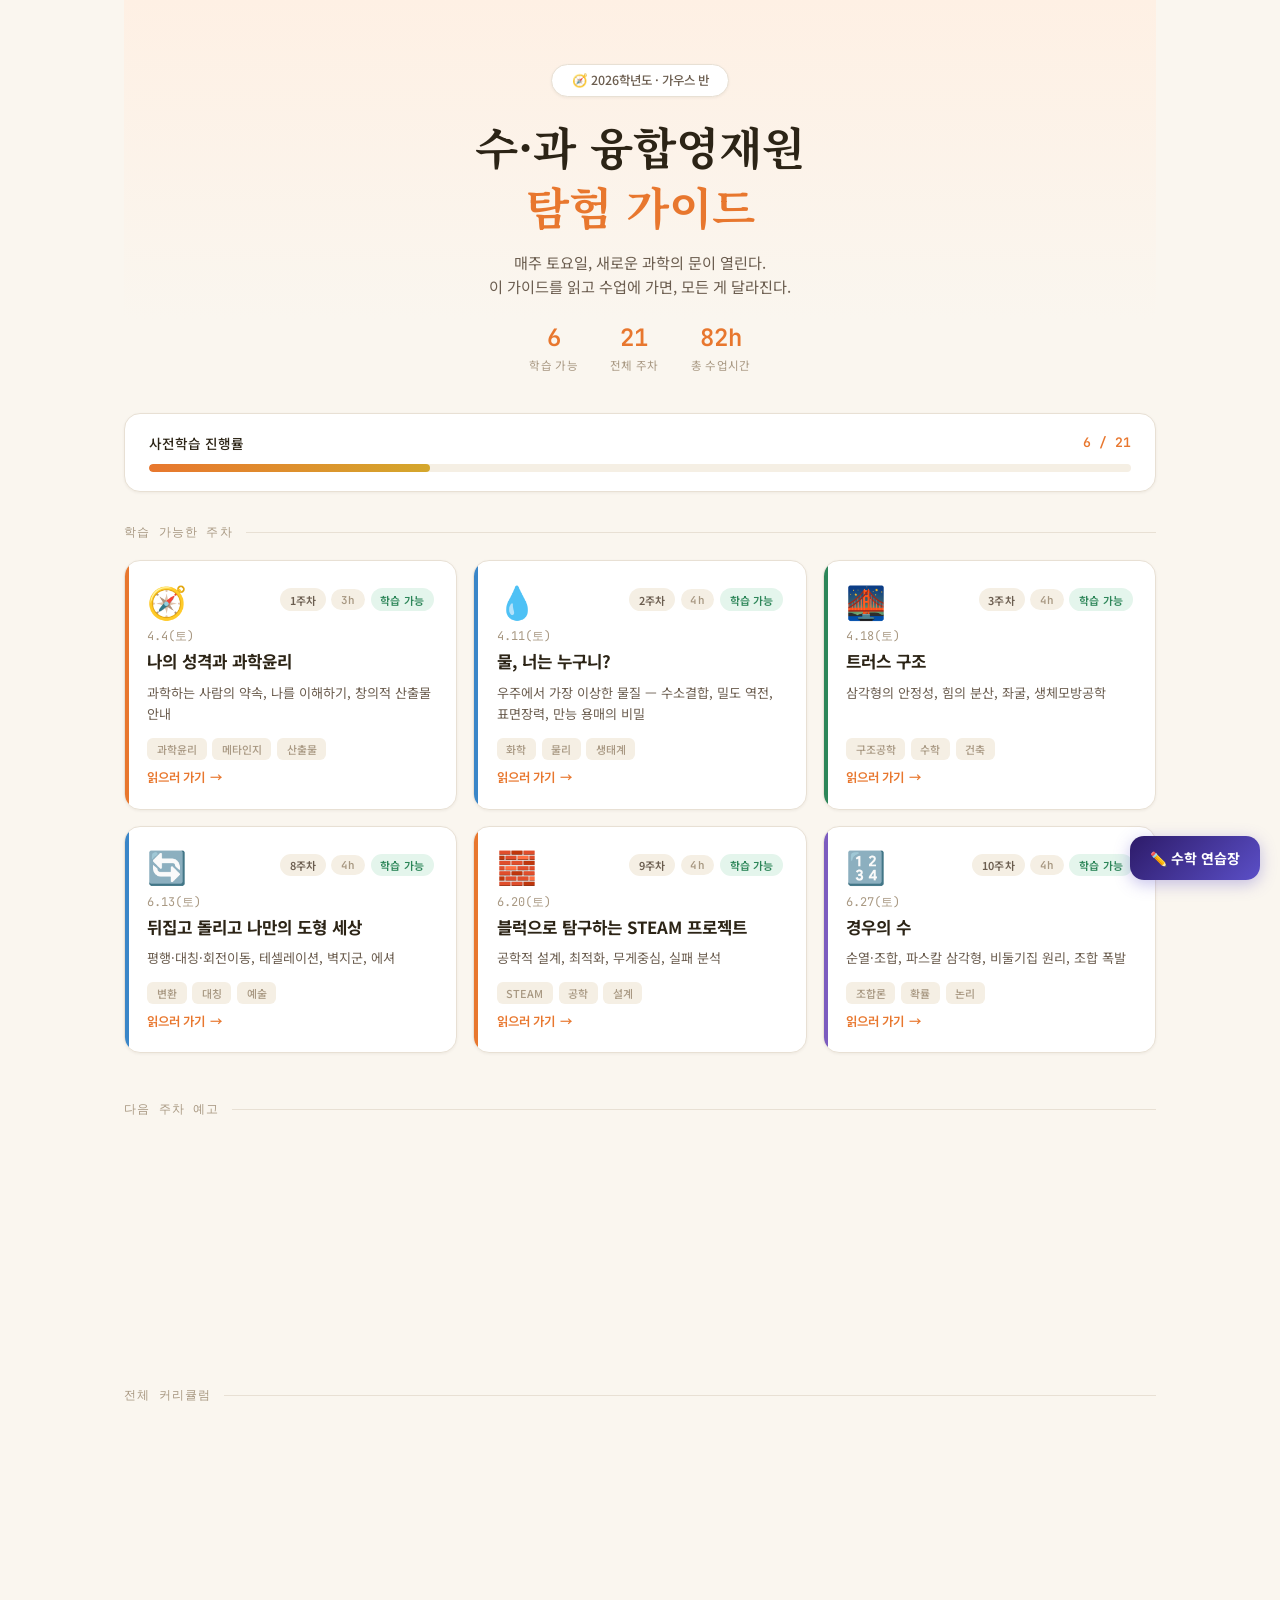
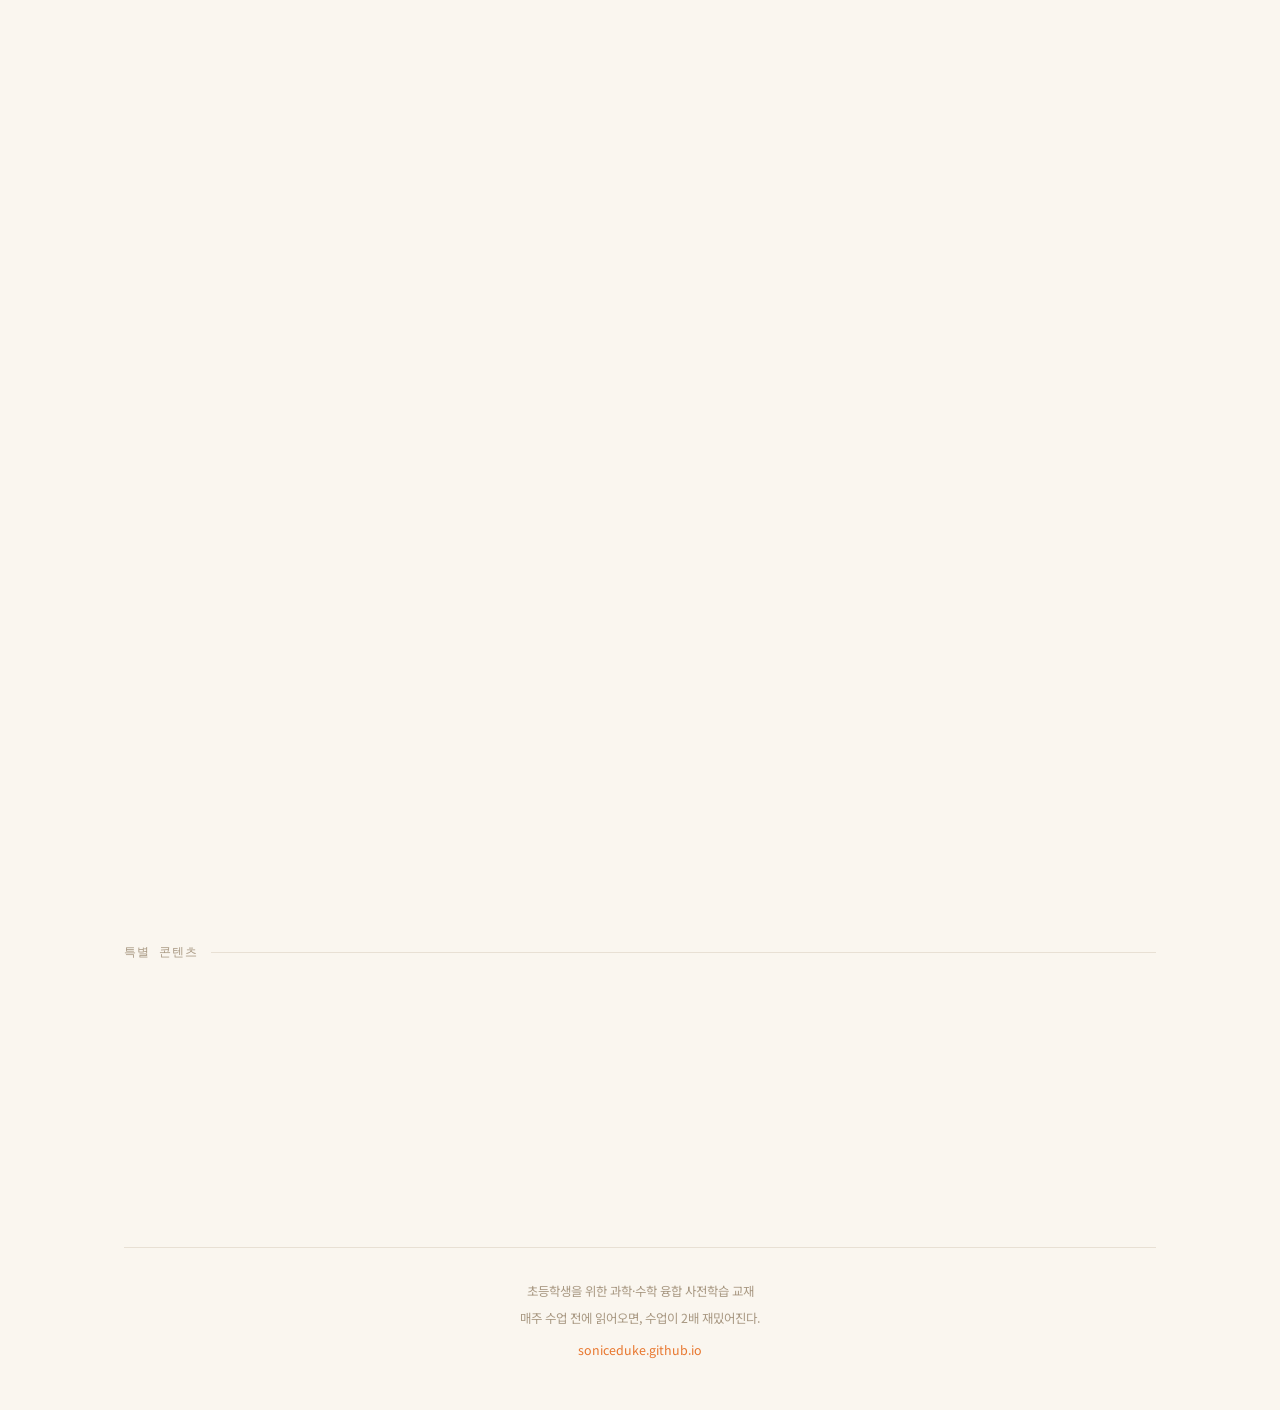
==== commit a0a08eb2: "Update index.html" ====
--- a/index.html
+++ b/index.html
@@ -404,8 +404,8 @@
   { week:7,  date:"5.30(토)",  hours:4, emoji:"🔐", color:"gold",   title:"보안기술 속 수학", desc:"RSA 암호, 소수, 모듈러 연산, 타원곡선, 양자암호", tags:["암호학","소수","보안"], status:"locked" },
   { week:8,  date:"6.13(토)",  hours:4, emoji:"🔄", color:"blue",   title:"뒤집고 돌리고 나만의 도형 세상", desc:"평행·대칭·회전이동, 테셀레이션, 벽지군, 에셔", tags:["변환","대칭","예술"], status:"ready" },
   { week:9,  date:"6.20(토)",  hours:4, emoji:"🧱", color:"orange", title:"블럭으로 탐구하는 STEAM 프로젝트", desc:"공학적 설계, 최적화, 무게중심, 실패 분석", tags:["STEAM","공학","설계"], status:"ready" },
-  { week:10, date:"6.27(토)",  hours:4, emoji:"🔢", color:"purple", title:"경우의 수", desc:"순열·조합, 파스칼 삼각형, 비둘기집 원리, 조합 폭발", tags:["조합론","확률","논리"], status:"soon" },
-  { week:11, date:"7.4(토)",   hours:4, emoji:"🥚", color:"coral",  title:"달걀을 지켜라!", desc:"충격량, 운동량 보존, 종단속도, 에너지 흡수", tags:["물리","공학","설계"], status:"locked" },
+  { week:10, date:"6.27(토)",  hours:4, emoji:"🔢", color:"purple", title:"경우의 수", desc:"순열·조합, 파스칼 삼각형, 비둘기집 원리, 조합 폭발", tags:["조합론","확률","논리"], status:"ready" },
+  { week:11, date:"7.4(토)",   hours:4, emoji:"🥚", color:"coral",  title:"달걀을 지켜라!", desc:"충격량, 운동량 보존, 종단속도, 에너지 흡수", tags:["물리","공학","설계"], status:"soon" },
   { week:12, date:"7.11(토)",  hours:4, emoji:"🌍", color:"green",  title:"지구의 미래 기후 예측하기", desc:"기후 모델, 되먹임 효과, 탄소 예산, 티핑포인트", tags:["환경","데이터","모델링"], status:"locked" },
   { week:13, date:"7.25(토)",  hours:4, emoji:"🌐", color:"teal",   title:"코스페이시스 메타버스 공간 설계", desc:"3D 좌표, 블록 코딩, 보로노이 다이어그램, VR", tags:["메타버스","코딩","3D"], status:"locked" },
   { week:14, date:"8.22(토)",  hours:4, emoji:"🤖", color:"blue",   title:"햄스터봇과 떠나는 코딩 탐험", desc:"알고리즘 효율성, 유한상태기계, PID 제어", tags:["로봇","코딩","알고리즘"], status:"locked" },
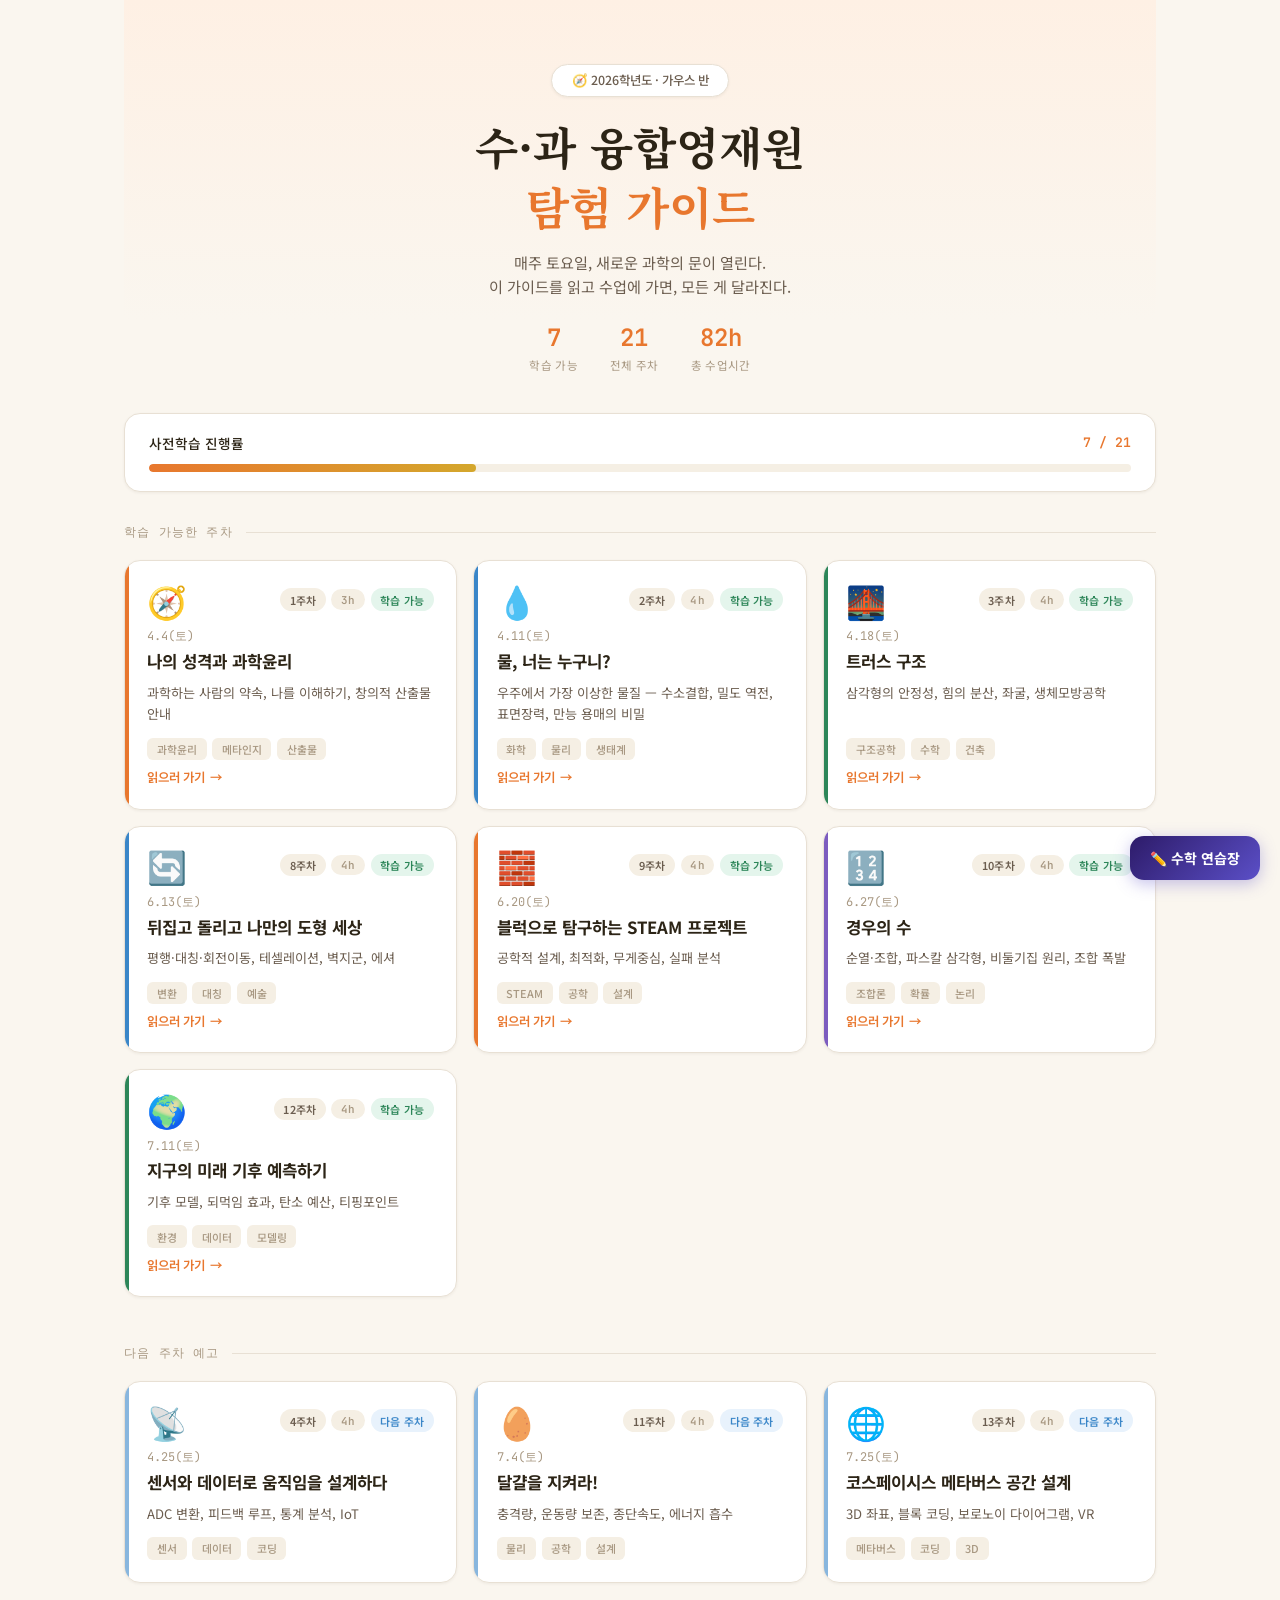
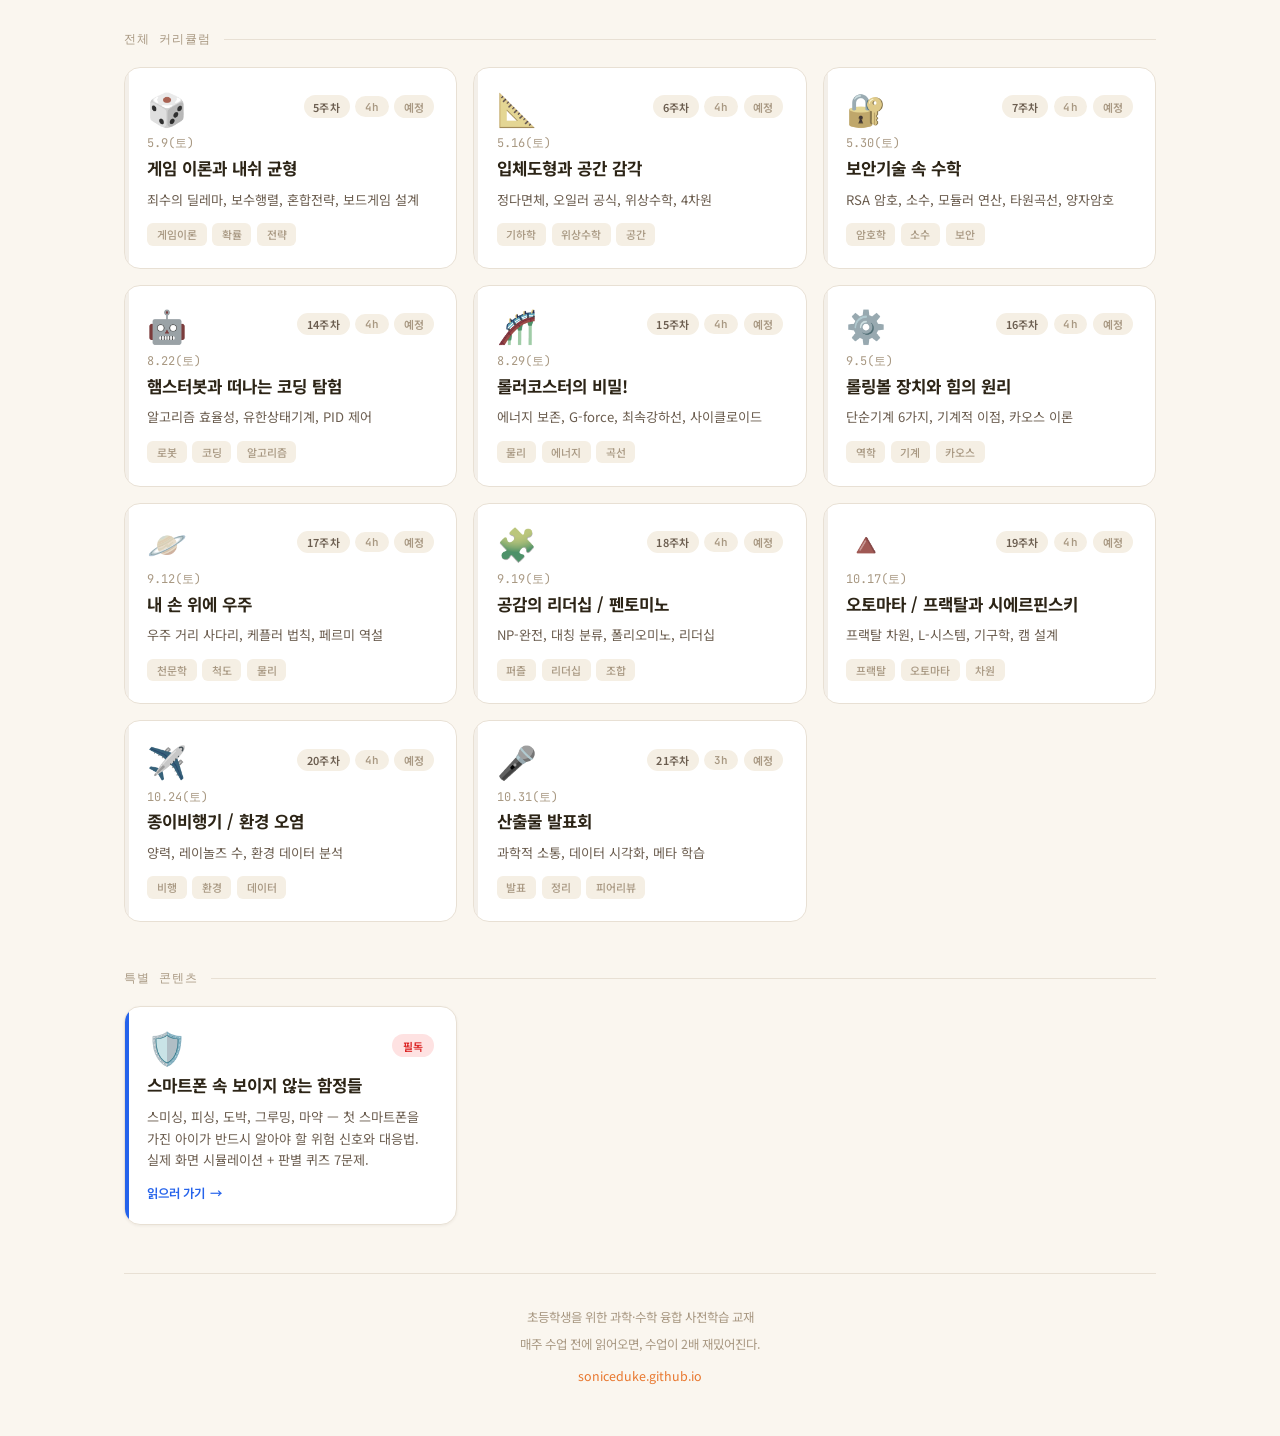
==== commit a4620df3: "Update index.html" ====
--- a/index.html
+++ b/index.html
@@ -406,8 +406,8 @@
   { week:9,  date:"6.20(토)",  hours:4, emoji:"🧱", color:"orange", title:"블럭으로 탐구하는 STEAM 프로젝트", desc:"공학적 설계, 최적화, 무게중심, 실패 분석", tags:["STEAM","공학","설계"], status:"ready" },
   { week:10, date:"6.27(토)",  hours:4, emoji:"🔢", color:"purple", title:"경우의 수", desc:"순열·조합, 파스칼 삼각형, 비둘기집 원리, 조합 폭발", tags:["조합론","확률","논리"], status:"ready" },
   { week:11, date:"7.4(토)",   hours:4, emoji:"🥚", color:"coral",  title:"달걀을 지켜라!", desc:"충격량, 운동량 보존, 종단속도, 에너지 흡수", tags:["물리","공학","설계"], status:"soon" },
-  { week:12, date:"7.11(토)",  hours:4, emoji:"🌍", color:"green",  title:"지구의 미래 기후 예측하기", desc:"기후 모델, 되먹임 효과, 탄소 예산, 티핑포인트", tags:["환경","데이터","모델링"], status:"locked" },
-  { week:13, date:"7.25(토)",  hours:4, emoji:"🌐", color:"teal",   title:"코스페이시스 메타버스 공간 설계", desc:"3D 좌표, 블록 코딩, 보로노이 다이어그램, VR", tags:["메타버스","코딩","3D"], status:"locked" },
+  { week:12, date:"7.11(토)",  hours:4, emoji:"🌍", color:"green",  title:"지구의 미래 기후 예측하기", desc:"기후 모델, 되먹임 효과, 탄소 예산, 티핑포인트", tags:["환경","데이터","모델링"], status:"ready" },
+  { week:13, date:"7.25(토)",  hours:4, emoji:"🌐", color:"teal",   title:"코스페이시스 메타버스 공간 설계", desc:"3D 좌표, 블록 코딩, 보로노이 다이어그램, VR", tags:["메타버스","코딩","3D"], status:"soon" },
   { week:14, date:"8.22(토)",  hours:4, emoji:"🤖", color:"blue",   title:"햄스터봇과 떠나는 코딩 탐험", desc:"알고리즘 효율성, 유한상태기계, PID 제어", tags:["로봇","코딩","알고리즘"], status:"locked" },
   { week:15, date:"8.29(토)",  hours:4, emoji:"🎢", color:"coral",  title:"롤러코스터의 비밀!", desc:"에너지 보존, G-force, 최속강하선, 사이클로이드", tags:["물리","에너지","곡선"], status:"locked" },
   { week:16, date:"9.5(토)",   hours:4, emoji:"⚙️", color:"gold",   title:"롤링볼 장치와 힘의 원리", desc:"단순기계 6가지, 기계적 이점, 카오스 이론", tags:["역학","기계","카오스"], status:"locked" },
